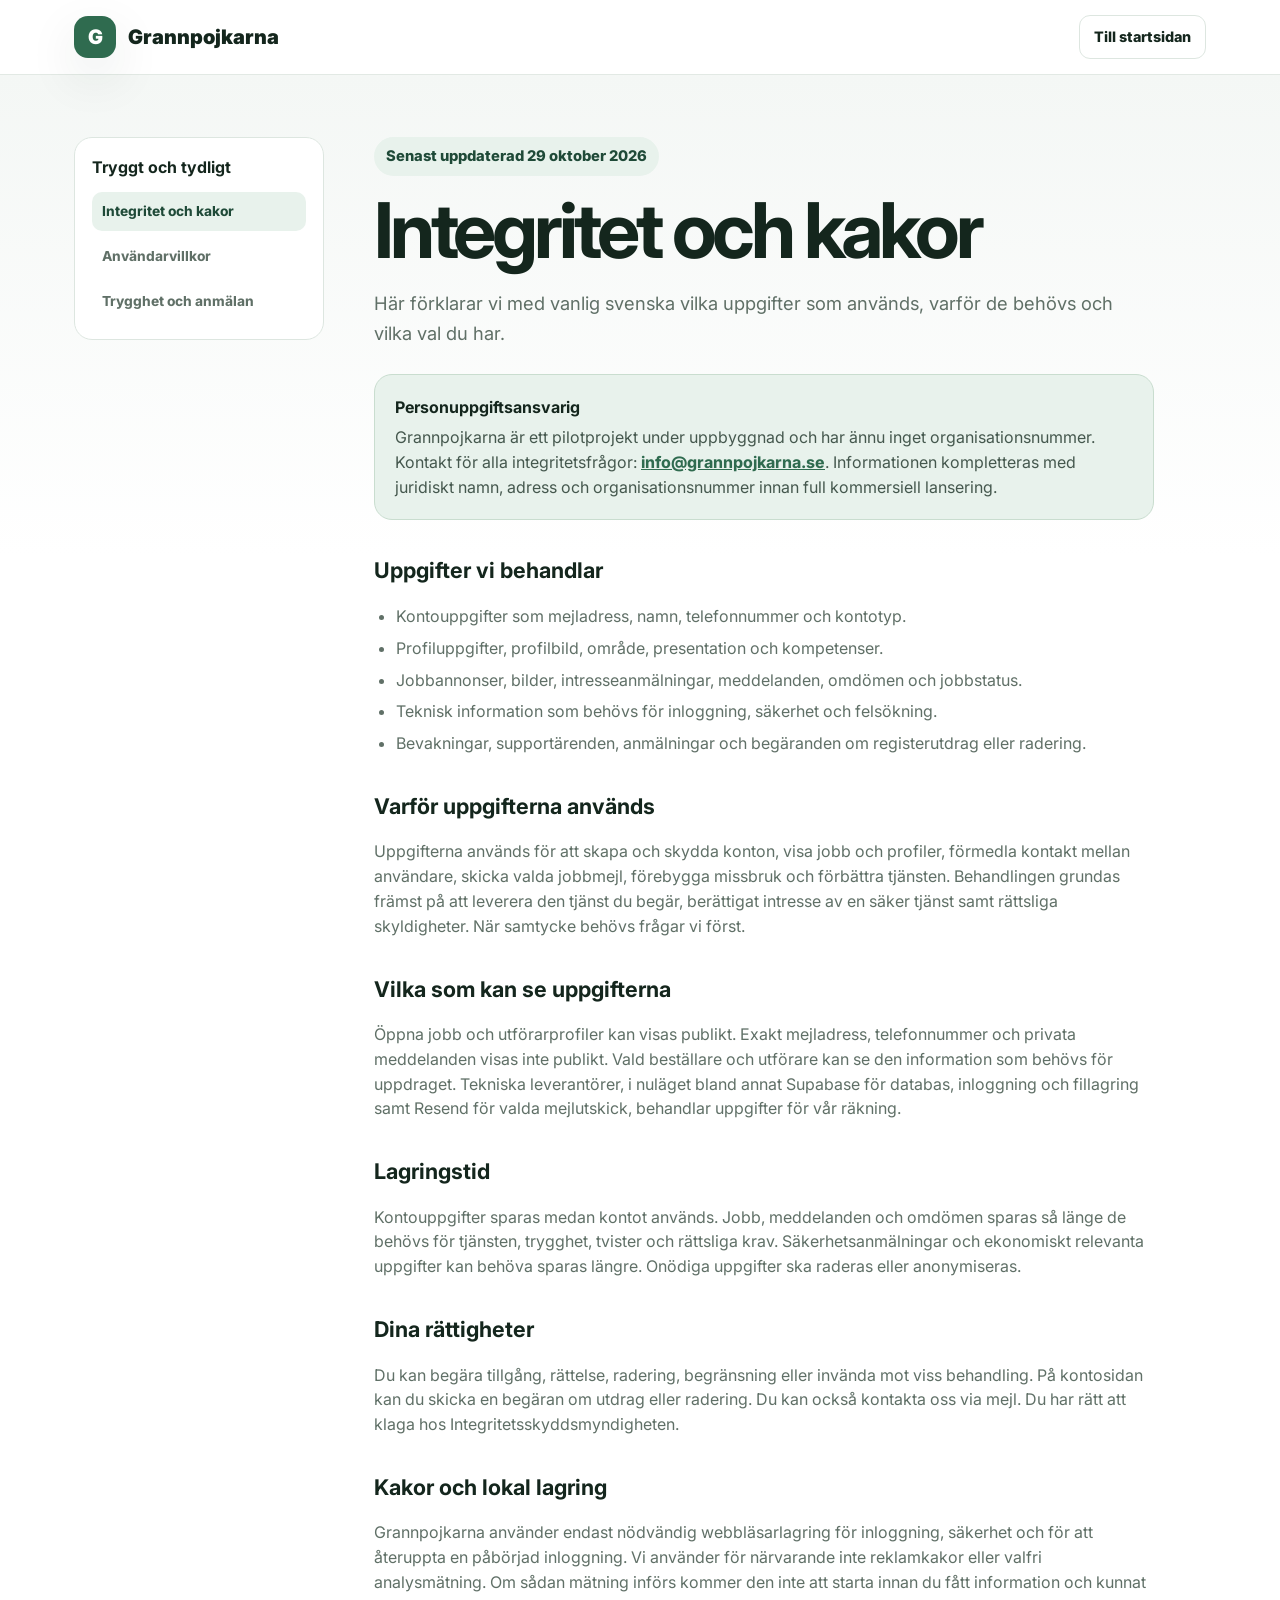
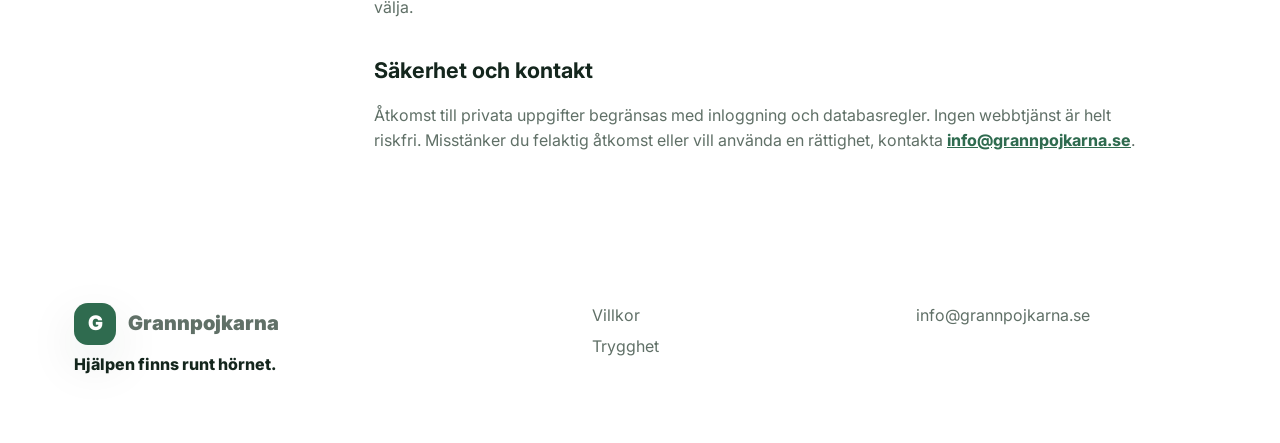
==== integritet.html @ 6ddb5297 "Gör jobbflödet enklare och tryggare" ====
<!doctype html>
<html lang="sv">
<head>
  <meta charset="utf-8" />
  <meta name="viewport" content="width=device-width,initial-scale=1" />
  <title>Integritet och kakor | Grannpojkarna</title>
  <meta name="description" content="Så behandlar Grannpojkarna personuppgifter och nödvändig lagring." />
  <link rel="icon" href="favicon.svg" type="image/svg+xml" />
  <link rel="preconnect" href="https://fonts.googleapis.com" />
  <link rel="preconnect" href="https://fonts.gstatic.com" crossorigin />
  <link href="https://fonts.googleapis.com/css2?family=Inter:wght@400;500;600;700;800;900&display=swap" rel="stylesheet" />
  <link rel="stylesheet" href="styles.css" />
</head>
<body>
<header><div class="wrap"><nav><a class="logo" href="index.html"><span class="logo-mark">G</span><span>Grannpojkarna</span></a><div class="nav-actions"><a class="btn btn-light btn-small" href="index.html">Till startsidan</a></div></nav></div></header>
<main class="legal-page"><div class="wrap legal-shell">
  <aside class="legal-nav"><strong>Tryggt och tydligt</strong><a class="active" href="integritet.html">Integritet och kakor</a><a href="villkor.html">Användarvillkor</a><a href="trygghet.html">Trygghet och anmälan</a></aside>
  <article class="legal-content">
    <span class="eyebrow">Senast uppdaterad 29 oktober 2026</span>
    <h1>Integritet och kakor</h1>
    <p class="legal-lead">Här förklarar vi med vanlig svenska vilka uppgifter som används, varför de behövs och vilka val du har.</p>
    <div class="legal-callout"><strong>Personuppgiftsansvarig</strong><p>Grannpojkarna är ett pilotprojekt under uppbyggnad och har ännu inget organisationsnummer. Kontakt för alla integritetsfrågor: <a href="mailto:info@grannpojkarna.se">info@grannpojkarna.se</a>. Informationen kompletteras med juridiskt namn, adress och organisationsnummer innan full kommersiell lansering.</p></div>
    <h2>Uppgifter vi behandlar</h2>
    <ul><li>Kontouppgifter som mejladress, namn, telefonnummer och kontotyp.</li><li>Profiluppgifter, profilbild, område, presentation och kompetenser.</li><li>Jobbannonser, bilder, intresseanmälningar, meddelanden, omdömen och jobbstatus.</li><li>Teknisk information som behövs för inloggning, säkerhet och felsökning.</li><li>Bevakningar, supportärenden, anmälningar och begäranden om registerutdrag eller radering.</li></ul>
    <h2>Varför uppgifterna används</h2>
    <p>Uppgifterna används för att skapa och skydda konton, visa jobb och profiler, förmedla kontakt mellan användare, skicka valda jobbmejl, förebygga missbruk och förbättra tjänsten. Behandlingen grundas främst på att leverera den tjänst du begär, berättigat intresse av en säker tjänst samt rättsliga skyldigheter. När samtycke behövs frågar vi först.</p>
    <h2>Vilka som kan se uppgifterna</h2>
    <p>Öppna jobb och utförarprofiler kan visas publikt. Exakt mejladress, telefonnummer och privata meddelanden visas inte publikt. Vald beställare och utförare kan se den information som behövs för uppdraget. Tekniska leverantörer, i nuläget bland annat Supabase för databas, inloggning och fillagring samt Resend för valda mejlutskick, behandlar uppgifter för vår räkning.</p>
    <h2>Lagringstid</h2>
    <p>Kontouppgifter sparas medan kontot används. Jobb, meddelanden och omdömen sparas så länge de behövs för tjänsten, trygghet, tvister och rättsliga krav. Säkerhetsanmälningar och ekonomiskt relevanta uppgifter kan behöva sparas längre. Onödiga uppgifter ska raderas eller anonymiseras.</p>
    <h2>Dina rättigheter</h2>
    <p>Du kan begära tillgång, rättelse, radering, begränsning eller invända mot viss behandling. På kontosidan kan du skicka en begäran om utdrag eller radering. Du kan också kontakta oss via mejl. Du har rätt att klaga hos Integritetsskyddsmyndigheten.</p>
    <h2>Kakor och lokal lagring</h2>
    <p>Grannpojkarna använder endast nödvändig webbläsarlagring för inloggning, säkerhet och för att återuppta en påbörjad inloggning. Vi använder för närvarande inte reklamkakor eller valfri analysmätning. Om sådan mätning införs kommer den inte att starta innan du fått information och kunnat välja.</p>
    <h2>Säkerhet och kontakt</h2>
    <p>Åtkomst till privata uppgifter begränsas med inloggning och databasregler. Ingen webbtjänst är helt riskfri. Misstänker du felaktig åtkomst eller vill använda en rättighet, kontakta <a href="mailto:info@grannpojkarna.se">info@grannpojkarna.se</a>.</p>
  </article>
</div></main>
<footer><div class="wrap footer-grid"><div><div class="logo"><span class="logo-mark">G</span><span>Grannpojkarna</span></div><p class="tagline">Hjälpen finns runt hörnet.</p></div><div class="footer-links"><a href="villkor.html">Villkor</a><a href="trygghet.html">Trygghet</a></div><div><a href="mailto:info@grannpojkarna.se">info@grannpojkarna.se</a></div></div></footer>
</body>
</html>
---- styles.css ----
:root{
  --ink:#14261d;
  --muted:#607067;
  --brand:#2f6b4f;
  --brand-dark:#1f4a38;
  --brand-soft:#e8f2ec;
  --cream:#f7f4ee;
  --line:#dde6e0;
  --white:#ffffff;
  --danger:#8f2d1e;
  --shadow:0 18px 50px rgba(24,52,39,.10);
  --radius:24px;
}
*{box-sizing:border-box}
html{scroll-behavior:smooth}
body{
  margin:0;
  font-family:Inter,ui-sans-serif,system-ui,-apple-system,BlinkMacSystemFont,"Segoe UI",sans-serif;
  color:var(--ink);
  background:var(--white);
  line-height:1.55;
}
a{text-decoration:none;color:inherit}
button,input,textarea,select{font:inherit}
button:disabled{cursor:not-allowed;opacity:.62}
.wrap{max-width:1180px;margin:auto;padding:0 24px}
header{
  position:sticky;top:0;z-index:20;
  background:rgba(255,255,255,.92);
  backdrop-filter:blur(14px);
  border-bottom:1px solid rgba(221,230,224,.85);
}
nav{min-height:74px;display:flex;align-items:center;justify-content:space-between;gap:20px}
.logo{display:flex;align-items:center;gap:12px;font-weight:900;font-size:1.25rem}
.logo-mark{
  width:42px;height:42px;border-radius:14px;background:var(--brand);
  display:grid;place-items:center;color:white;font-size:1.25rem;box-shadow:var(--shadow)
}
.navlinks{display:flex;gap:28px;color:var(--muted);font-weight:700}
.navlinks a:hover,.navlinks a.active{color:var(--brand-dark)}
.nav-actions{display:flex;align-items:center;gap:10px}
.notification-button{position:relative;width:43px;height:43px;border:1px solid var(--line);border-radius:14px;background:white;display:grid;place-items:center;cursor:pointer;font-size:1.05rem}
.notification-button:hover{background:#f8faf8}
.notification-button[aria-expanded="true"]{background:var(--brand-soft);border-color:#b8d1c2}
.notification-badge{position:absolute;right:-5px;top:-6px;min-width:20px;height:20px;padding:0 5px;border-radius:999px;background:#b23d2b;color:white;border:2px solid white;display:grid;place-items:center;font-size:.67rem;font-weight:900;line-height:1}
.notification-center{position:fixed;right:max(20px,calc((100vw - 1180px)/2 + 24px));top:84px;z-index:55;width:min(390px,calc(100vw - 32px));max-height:min(600px,calc(100vh - 104px));overflow:hidden;background:white;border:1px solid var(--line);border-radius:20px;box-shadow:0 22px 60px rgba(20,38,29,.2)}
.notification-center-head{display:flex;justify-content:space-between;align-items:flex-start;gap:15px;padding:18px;border-bottom:1px solid var(--line)}
.notification-center-head>div{display:grid;gap:1px}
.notification-center-head>div>strong{font-size:1.1rem}
.notification-center-head>div>span{font-size:.78rem;color:var(--muted)}
.notification-center-head .link-button{font-size:.75rem;text-align:right}
.notification-list{display:grid;max-height:min(500px,calc(100vh - 185px));overflow:auto}
.notification-item{width:100%;border:0;border-bottom:1px solid var(--line);background:white;padding:15px 17px;display:grid;grid-template-columns:36px 1fr;gap:11px;text-align:left;cursor:pointer;color:var(--ink)}
.notification-item:last-child{border-bottom:0}
.notification-item:hover{background:#f8faf8}
.notification-item.is-unread{background:#f0f8f3}
.notification-icon{width:36px;height:36px;border-radius:12px;background:var(--brand-soft);color:var(--brand-dark);display:grid;place-items:center;font-weight:900}
.notification-copy{display:grid;gap:3px;min-width:0}
.notification-copy strong{font-size:.9rem}
.notification-copy span{font-size:.8rem;color:var(--muted);line-height:1.4}
.notification-copy time{font-size:.7rem;color:#89968f}
.notification-empty{padding:30px 20px;text-align:center;color:var(--muted)}
.btn{
  border:0;border-radius:14px;padding:14px 20px;font-weight:800;cursor:pointer;
  transition:.2s ease;display:inline-flex;align-items:center;justify-content:center;gap:8px
}
.btn-primary{background:var(--brand);color:white}
.btn-primary:hover:not(:disabled){background:var(--brand-dark);transform:translateY(-1px)}
.btn-light{background:white;border:1px solid var(--line);color:var(--ink)}
.btn-light:hover:not(:disabled){background:#f8faf8}
.btn-dark{background:var(--ink);color:white}
.btn-small{padding:10px 14px;border-radius:11px;font-size:.9rem}
.hero{
  background:
    radial-gradient(circle at 80% 20%,rgba(47,107,79,.14),transparent 32%),
    linear-gradient(135deg,var(--cream),#fff 70%);
  padding:82px 0 74px;
  overflow:hidden;
}
.hero-grid{display:grid;grid-template-columns:1.05fr .95fr;gap:64px;align-items:center}
.eyebrow{display:inline-flex;align-items:center;gap:8px;background:var(--brand-soft);color:var(--brand-dark);font-weight:800;padding:8px 12px;border-radius:999px;font-size:.92rem}
h1{font-size:clamp(3rem,7vw,5.7rem);line-height:.96;letter-spacing:-.055em;margin:20px 0}
.lead{font-size:1.2rem;color:var(--muted);max-width:650px}
.hero-actions{display:flex;gap:12px;flex-wrap:wrap;margin:30px 0 18px}
.trust{display:flex;gap:22px;flex-wrap:wrap;color:var(--muted);font-weight:700;font-size:.95rem}
.phone{
  max-width:500px;margin-left:auto;background:#101713;border-radius:34px;padding:14px;
  box-shadow:0 35px 80px rgba(20,38,29,.22);transform:rotate(1.5deg)
}
.screen{background:#f8faf8;border-radius:24px;padding:24px}
.screen-top{display:flex;justify-content:space-between;align-items:center;margin-bottom:18px}
.screen-title{font-size:1.4rem;font-weight:900}
.job{background:white;border:1px solid var(--line);border-radius:20px;padding:18px;margin-top:14px;box-shadow:0 8px 26px rgba(30,70,50,.07)}
.job-head{display:flex;justify-content:space-between;gap:16px}
.job h4{margin:0 0 4px;font-size:1.08rem}
.price{font-weight:900;color:var(--brand-dark);white-space:nowrap}
.meta{display:flex;gap:12px;flex-wrap:wrap;color:var(--muted);font-size:.9rem;margin-top:10px}
section{padding:84px 0}
.section-head{max-width:720px;margin-bottom:34px}
.section-head h2{font-size:clamp(2.1rem,4.5vw,3.4rem);letter-spacing:-.04em;line-height:1.04;margin:0 0 14px}
.section-head p{color:var(--muted);font-size:1.1rem;margin:0}
.cards{display:grid;grid-template-columns:repeat(3,1fr);gap:18px}
.card{border:1px solid var(--line);border-radius:var(--radius);padding:26px;background:white}
.card.accent{background:var(--brand);color:white;border-color:var(--brand)}
.card .icon{font-size:1.7rem;margin-bottom:10px}
.card h3{font-size:1.35rem;margin:6px 0}
.card p{color:var(--muted);margin:0}
.card.accent p{color:#e6f0ea}
.split{display:grid;grid-template-columns:1fr 1fr;gap:22px}
.lane{border-radius:28px;padding:34px;border:1px solid var(--line);min-height:360px}
.lane.small{background:#f5faf6}
.lane.pro{background:#f7f7fb}
.lane h3{font-size:2rem;margin:0 0 8px}
.lane ul{padding:0;margin:24px 0 0;list-style:none;display:grid;gap:12px}
.lane li{display:flex;gap:10px;align-items:flex-start}
.lane li::before{content:"✓";font-weight:900;color:var(--brand)}
.steps{display:grid;grid-template-columns:repeat(3,1fr);gap:18px}
.step{padding:28px;border-top:3px solid var(--brand);background:var(--cream);border-radius:0 0 22px 22px}
.step-num{font-size:.9rem;font-weight:900;color:var(--brand);text-transform:uppercase;letter-spacing:.08em}
.step h3{margin:8px 0}
.cta{background:var(--ink);color:white;border-radius:34px;padding:46px;display:grid;grid-template-columns:1.2fr .8fr;gap:30px;align-items:center}
.cta h2{font-size:clamp(2rem,4vw,3.2rem);margin:0 0 10px;letter-spacing:-.04em;line-height:1}
.cta p{color:#cfd8d3}
.cta-actions{display:flex;gap:12px;flex-wrap:wrap;justify-content:flex-end}
.callback-section{padding-top:12px}
.callback-card{
  display:grid;grid-template-columns:auto 1fr auto;gap:24px;align-items:center;
  background:var(--brand-soft);border:1px solid #cfe0d5;border-radius:30px;padding:32px 36px
}
.callback-icon{width:64px;height:64px;border-radius:22px;background:white;display:grid;place-items:center;font-size:1.8rem;box-shadow:0 10px 25px rgba(47,107,79,.12)}
.callback-card h2{margin:0 0 5px;font-size:clamp(1.55rem,3vw,2.15rem);letter-spacing:-.03em}
.callback-card p{margin:0;color:var(--muted)}
.callback-fab{
  position:fixed;right:max(20px,env(safe-area-inset-right));bottom:max(20px,env(safe-area-inset-bottom));z-index:30;
  min-height:64px;border:1px solid rgba(255,255,255,.24);border-radius:999px;padding:9px 20px 9px 9px;
  background:var(--brand);color:white;display:flex;align-items:center;gap:11px;cursor:pointer;
  box-shadow:0 16px 42px rgba(20,38,29,.3);transition:transform .2s ease,background .2s ease,box-shadow .2s ease
}
.callback-fab:hover{background:var(--brand-dark);transform:translateY(-2px);box-shadow:0 20px 48px rgba(20,38,29,.34)}
.callback-fab:focus-visible{outline:3px solid white;box-shadow:0 0 0 6px var(--brand),0 16px 42px rgba(20,38,29,.3)}
.callback-fab-icon{width:44px;height:44px;border-radius:50%;background:rgba(255,255,255,.16);display:grid;place-items:center;font-size:1.35rem}
.callback-fab-copy{display:grid;text-align:left;line-height:1.15}
.callback-fab-copy strong{font-size:1rem;font-weight:900}
.callback-fab-copy small{margin-top:3px;font-size:.75rem;color:#e6f0ea;font-weight:650}
footer{padding:44px 0 60px;color:var(--muted)}
.footer-grid{display:grid;grid-template-columns:minmax(250px,1.25fr) minmax(180px,.75fr) minmax(220px,.75fr);gap:34px;align-items:start}
.footer-grid>div{min-width:0}.footer-grid p{margin:7px 0}.footer-pilot{max-width:330px;margin-top:8px;font-size:.76rem;line-height:1.45}.footer-links{display:grid;gap:7px}.footer-links strong{color:var(--ink);margin-bottom:2px}.footer-links a:hover{text-decoration:underline;color:var(--brand-dark)}
.tagline{font-weight:800;color:var(--ink)}
.modal{position:fixed;inset:0;background:rgba(9,20,14,.58);display:none;align-items:center;justify-content:center;padding:20px;z-index:40;overflow:auto}
.modal.show{display:flex}
.dialog{background:white;border-radius:24px;max-width:620px;width:100%;padding:28px;box-shadow:var(--shadow);max-height:calc(100vh - 40px);overflow:auto}
#modal{gap:16px}
.job-live-panel{width:310px;max-height:calc(100vh - 40px);overflow:auto;background:#f5faf6;border:1px solid #cfe0d5;border-radius:24px;padding:20px;box-shadow:var(--shadow);align-self:center}
.job-live-panel-head{display:flex;align-items:flex-start;gap:11px;padding-bottom:15px;border-bottom:1px solid #dbe8df}
.job-live-panel-head .availability-dot{margin-top:7px;background:#2c9a58;box-shadow:0 0 0 4px rgba(44,154,88,.14)}
.job-live-panel-head>div{display:grid;gap:2px}
.job-live-panel-head>div>span{font-size:.78rem;color:var(--muted)}
.job-live-list{display:grid;gap:9px;margin-top:14px}
.job-live-person{display:grid;grid-template-columns:42px 1fr;gap:10px;align-items:center;padding:11px;background:white;border:1px solid var(--line);border-radius:15px}
.job-live-person-avatar{width:42px;height:42px;border-radius:13px;background:var(--brand-soft);display:grid;place-items:center;overflow:hidden;color:var(--brand-dark);font-weight:900}
.job-live-person-avatar img{width:100%;height:100%;object-fit:cover}
.job-live-person-copy{display:grid;gap:2px;min-width:0}
.job-live-person-copy strong{font-size:.86rem;white-space:nowrap;overflow:hidden;text-overflow:ellipsis}
.job-live-person-copy span{font-size:.73rem;color:var(--muted);white-space:nowrap;overflow:hidden;text-overflow:ellipsis}
.job-live-person-copy .availability-badge{justify-self:start;font-size:.67rem;padding:3px 6px}
.job-live-panel .availability-disclaimer{line-height:1.45}
.account-dialog{max-width:820px}
.dialog-top{display:flex;justify-content:space-between;align-items:center;gap:20px}
.account-title-row{display:flex;align-items:center;gap:10px;min-width:0}
.account-title-row .account-notification-button{width:39px;height:39px;border-radius:12px;flex:0 0 auto}
.dialog-corner-actions{display:flex;align-items:center;justify-content:flex-end;gap:9px}
.account-logout{background:#a93b2b;color:white;border-color:#a93b2b;padding:10px 14px}
.account-logout:hover:not(:disabled){background:#842b20;border-color:#842b20}
.dialog h3{margin:0;font-size:1.7rem}
.close{border:0;background:#eef3ef;border-radius:12px;width:42px;height:42px;cursor:pointer;font-size:1.2rem;flex:0 0 auto}
.form-grid{display:grid;grid-template-columns:1fr 1fr;gap:14px;margin-top:20px}
.field{display:grid;gap:7px}
.field.full{grid-column:1/-1}
.field-help{font-size:.78rem;color:var(--muted);line-height:1.4}
.date-range-fields{grid-template-columns:1fr 1fr;gap:14px;padding:14px;border:1px solid var(--line);border-radius:16px;background:#f8faf8}
.job-tips-card,.onboarding-tips{border:1px solid #cfe0d5;border-radius:16px;background:#f4faf6;padding:14px 16px;color:var(--ink)}
.job-tips-card summary,.onboarding-tips summary{cursor:pointer;font-weight:900;color:var(--brand-dark)}
.job-tips-card p{margin:9px 0 6px;color:var(--muted)}.job-tips-card ul,.onboarding-tips ul{margin:8px 0 0;padding-left:20px;color:var(--muted)}.job-tips-card li+li,.onboarding-tips li+li{margin-top:5px}
.job-quality-card{padding:16px;border:1px solid var(--line);border-radius:18px;background:#fbfcfb}
.job-quality-head{display:flex;align-items:flex-start;justify-content:space-between;gap:16px}.job-quality-head>div{display:grid;gap:2px}.job-quality-head span{font-size:.75rem;color:var(--muted)}.job-quality-head>strong{font-size:1.15rem;color:var(--brand-dark)}
.job-quality-track{height:10px;margin:12px 0;background:#e3eae5;border-radius:999px;overflow:hidden}.job-quality-track span{display:block;width:0;height:100%;background:var(--brand);border-radius:inherit;transition:width .25s ease}
.job-quality-card ul{display:grid;gap:4px;margin:0;padding-left:19px;color:var(--muted);font-size:.82rem}
.job-image-preview{display:grid;grid-template-columns:repeat(5,minmax(0,1fr));gap:8px}
.job-image-thumb{position:relative;aspect-ratio:1;border:1px solid var(--line);border-radius:13px;overflow:hidden;background:#eef3ef}.job-image-thumb img{width:100%;height:100%;object-fit:cover}.job-image-thumb button{position:absolute;right:5px;top:5px;width:29px;height:29px;border:0;border-radius:9px;background:rgba(20,38,29,.82);color:white;cursor:pointer;font-weight:900}
label{font-weight:800;font-size:.92rem}
input,textarea,select{width:100%;border:1px solid var(--line);border-radius:12px;padding:13px 14px;outline:none;background:white;color:var(--ink)}
input:focus,textarea:focus,select:focus{border-color:#86ab95;box-shadow:0 0 0 3px rgba(47,107,79,.09)}
.choice-grid{display:grid;grid-template-columns:repeat(3,1fr);gap:10px}
.choice{position:relative}
.choice input{position:absolute;opacity:0;pointer-events:none}
.choice label{display:block;height:100%;border:1px solid var(--line);border-radius:14px;padding:14px;cursor:pointer;background:white}
.choice input:checked+label{border-color:var(--brand);background:var(--brand-soft);box-shadow:0 0 0 2px rgba(47,107,79,.08)}
.choice label strong,.choice label span{display:block}
.choice label span{font-weight:500;font-size:.82rem;color:var(--muted);margin-top:3px}
.checkbox-row{display:flex;align-items:flex-start;gap:10px}
.checkbox-row input{width:auto;margin-top:5px}
.checkbox-row label{font-weight:600;color:var(--muted)}
.honeypot{position:absolute!important;left:-9999px!important;width:1px!important;height:1px!important;overflow:hidden!important}
.notice{background:var(--brand-soft);padding:13px 14px;border-radius:12px;color:var(--brand-dark);font-size:.92rem;margin-top:14px}
.notice.error{background:#fff0ed;color:var(--danger)}
.notice.success{background:#e8f6ed;color:#205b3c}
.hidden{display:none!important}
.auth-intro{color:var(--muted);margin:8px 0 0}
.auth-stack{display:grid;gap:14px;margin-top:22px}
.auth-code-actions{display:flex;align-items:center;justify-content:space-between;gap:10px 18px;flex-wrap:wrap}
.auth-code-actions .link-button{font-size:.86rem}
#resendCodeHelp{font-size:.8rem;line-height:1.45}
.account-head{display:flex;justify-content:space-between;gap:20px;align-items:flex-start;margin:18px 0}
.profile-identity{display:flex;align-items:center;gap:13px;min-width:0}
.account-name-row{display:flex;align-items:center;gap:9px;flex-wrap:wrap}
.account-name-row h3{margin:0}
.account-avatar{width:52px;height:52px;border-radius:18px;background:var(--brand-soft);color:var(--brand-dark);display:grid;place-items:center;font-size:1.05rem;font-weight:900;overflow:hidden;flex:0 0 auto}
.account-avatar img{width:100%;height:100%;object-fit:cover}
.account-avatar-large{width:76px;height:76px;border-radius:24px;font-size:1.4rem}
.account-meta{color:var(--muted);font-size:.95rem}
.account-actions{display:flex;gap:10px;flex-wrap:wrap}
.profile-prompt{display:flex;align-items:center;justify-content:space-between;gap:18px;padding:15px 16px;border:1px solid #cfe0d5;border-radius:16px;background:var(--brand-soft);margin:12px 0 18px}
.profile-prompt div{display:grid;gap:2px}
.profile-prompt span{color:var(--muted);font-size:.88rem}
.availability-menu-wrap{position:relative}
.availability-status-button{border:1px solid #cbd7d0;background:#f7f9f8;color:var(--muted);border-radius:999px;padding:6px 10px;display:inline-flex;align-items:center;gap:7px;font-size:.76rem;font-weight:850;cursor:pointer;white-space:nowrap}
.availability-status-button:hover{background:#f0f4f1}
.availability-dot{width:8px;height:8px;border-radius:50%;background:#a9b3ad;box-shadow:0 0 0 4px rgba(169,179,173,.12);flex:0 0 auto}
.availability-status-button.is-active{background:#e7f6eb;border-color:#9fc9ae;color:#1f6a3d}
.availability-status-button.is-active .availability-dot{background:#2c9a58;box-shadow:0 0 0 4px rgba(44,154,88,.14)}
.availability-status-button.is-now .availability-dot{animation:availabilityPulse 1.8s ease-in-out infinite}
.availability-popover{position:absolute;left:0;top:calc(100% + 9px);z-index:12;width:min(330px,calc(100vw - 56px));padding:15px;border:1px solid var(--line);border-radius:16px;background:white;box-shadow:0 18px 45px rgba(20,38,29,.18);display:grid;gap:9px}
.availability-popover>span{font-size:.8rem;color:var(--muted)}
.availability-actions{display:flex;align-items:center;justify-content:flex-end;gap:8px;flex-wrap:wrap}
.availability-actions .link-button{font-size:.8rem;margin-left:4px}
.availability-popover .availability-actions{display:grid;grid-template-columns:1fr 1fr;justify-content:stretch}
.availability-popover .availability-actions .btn{padding:9px 10px;font-size:.76rem}
.availability-popover .availability-actions .link-button{grid-column:1/-1;justify-self:start;margin:3px 0 0}
.btn:disabled,.link-button:disabled{opacity:.55;cursor:not-allowed;transform:none}
@keyframes availabilityPulse{50%{box-shadow:0 0 0 9px rgba(44,154,88,.05)}}
.account-tabs{display:flex;gap:4px;border-bottom:1px solid var(--line);margin-bottom:18px;overflow-x:auto}
.account-tab{border:0;border-bottom:3px solid transparent;background:transparent;padding:12px 15px;color:var(--muted);font-weight:850;cursor:pointer;white-space:nowrap}
.account-tab.active{color:var(--brand-dark);border-bottom-color:var(--brand)}
.account-panel{min-height:150px}
.message-center-intro{display:flex;align-items:flex-start;justify-content:space-between;gap:16px;margin-bottom:18px}
.message-center-intro h3{margin:0 0 3px;font-size:1.2rem}
.message-center-intro p{margin:0;color:var(--muted);font-size:.88rem}
.message-center-list{display:grid;gap:20px;max-height:54vh;overflow:auto;padding-right:3px}
.message-group{display:grid;gap:10px}
.message-group+.message-group{padding-top:18px;border-top:1px solid var(--line)}
.message-group-head{display:flex;align-items:center;justify-content:space-between;gap:14px}
.message-group-head>div{display:grid;gap:2px}
.message-group-head h4{margin:0;font-size:1rem}
.message-group-head span:not(.status-pill){color:var(--muted);font-size:.8rem}
.message-conversation-list{display:grid;border:1px solid var(--line);border-radius:17px;overflow:hidden;background:#fff}
.message-conversation{width:100%;display:grid;grid-template-columns:auto minmax(0,1fr) auto auto;align-items:center;gap:12px;padding:13px 14px;border:0;border-bottom:1px solid var(--line);background:#fff;color:var(--ink);text-align:left;cursor:pointer}
.message-conversation:last-child{border-bottom:0}
.message-conversation:hover,.message-conversation:focus-visible{background:#f4f8f5;outline:none}
.message-conversation:focus-visible{box-shadow:inset 0 0 0 2px var(--brand)}
.message-conversation-avatar{width:46px;height:46px;border-radius:15px;display:grid;place-items:center;overflow:hidden;background:var(--brand-soft);color:var(--brand-dark);font-size:.86rem;font-weight:900}
.message-conversation-avatar img{width:100%;height:100%;object-fit:cover}
.message-conversation-body{min-width:0;display:grid;gap:2px}
.message-conversation-head{display:flex;align-items:baseline;justify-content:space-between;gap:10px;min-width:0}
.message-conversation-head strong{overflow:hidden;text-overflow:ellipsis;white-space:nowrap}
.message-conversation-head time{flex:0 0 auto;color:var(--muted);font-size:.72rem}
.message-conversation-context{overflow:hidden;text-overflow:ellipsis;white-space:nowrap;color:var(--brand-dark);font-size:.76rem;font-weight:850}
.message-conversation-preview{overflow:hidden;text-overflow:ellipsis;white-space:nowrap;color:var(--muted);font-size:.84rem}
.message-unread-count{min-width:22px;height:22px;padding:0 6px;border-radius:999px;display:grid;place-items:center;background:var(--brand);color:white;font-size:.7rem;font-weight:900}
.message-conversation-arrow{color:var(--brand);font-size:1.45rem;line-height:1}
.message-empty{padding:18px;color:var(--muted);font-size:.86rem;background:#fbfcfb}
.profile-editor{display:grid;gap:15px}
#performerProfileFields{display:grid;gap:15px}
.avatar-editor{display:flex;align-items:center;gap:16px;padding:15px;border:1px solid var(--line);border-radius:18px;background:#fbfcfb}
.avatar-editor>div:last-child{display:grid;gap:7px}
.optional-label{font-size:.72rem;color:var(--brand-dark);background:var(--brand-soft);border-radius:999px;padding:3px 7px;margin-left:5px}
.profile-progress,.goal-progress{height:9px;background:#e7ece8;border-radius:999px;overflow:hidden}
.profile-progress span,.goal-progress span{display:block;width:0;height:100%;background:var(--brand);border-radius:inherit;transition:width .3s ease}
.visually-hidden{position:absolute!important;width:1px!important;height:1px!important;padding:0!important;margin:-1px!important;overflow:hidden!important;clip:rect(0,0,0,0)!important;white-space:nowrap!important;border:0!important}
.job-list{display:grid;gap:20px;margin-top:18px;max-height:52vh;overflow:auto;padding-right:3px}
.account-job-group{display:grid;gap:11px;padding:0}
.account-job-group+.account-job-group{padding-top:18px;border-top:1px solid var(--line)}
.account-job-group-head{display:flex;align-items:center;justify-content:space-between;gap:14px}
.account-job-group-head>div{display:grid;gap:2px}
.account-job-group-head h4{margin:0;font-size:1.05rem}
.account-job-group-head span:not(.status-pill){font-size:.82rem;color:var(--muted)}
.job-filter-tabs{display:inline-flex;justify-self:start;gap:4px;padding:4px;border:1px solid var(--line);border-radius:13px;background:#f4f7f5}
.job-filter-tab{display:flex;align-items:center;gap:7px;border:0;border-radius:9px;padding:8px 11px;background:transparent;color:var(--muted);font-size:.8rem;font-weight:850;cursor:pointer}
.job-filter-tab>span{min-width:20px;height:20px;padding:0 5px;border-radius:999px;display:grid;place-items:center;background:#e4ebe6;color:var(--muted);font-size:.68rem}
.job-filter-tab.is-active{background:white;color:var(--brand-dark);box-shadow:0 2px 8px rgba(23,55,40,.08)}
.job-filter-tab.is-active>span{background:var(--brand-soft);color:var(--brand-dark)}
.account-job-filter-content{display:grid;gap:11px}
.job-row{border:1px solid var(--line);border-radius:16px;padding:16px;background:#fbfcfb}
.job-row-top{display:flex;justify-content:space-between;gap:14px;align-items:flex-start}
.job-row h4{margin:0 0 4px}
.job-row p{margin:6px 0;color:var(--muted)}
.job-progress{display:grid;grid-template-columns:repeat(3,1fr);gap:6px;margin:14px 0 4px}
.job-progress-step{position:relative;display:flex;align-items:center;gap:7px;color:#92a098;font-size:.76rem}
.job-progress-step:not(:last-child)::after{content:"";position:absolute;left:calc(100% - 2px);right:-4px;top:11px;height:2px;background:#dfe6e1}
.job-progress-step span{width:23px;height:23px;border-radius:50%;display:grid;place-items:center;background:#e7ece8;color:#718078;font-weight:900;flex:0 0 auto;z-index:1}
.job-progress-step.is-done{color:var(--brand-dark)}
.job-progress-step.is-done span{background:var(--brand);color:white}
.job-progress-step.is-current strong{font-weight:900}
.job-status-help{margin:12px 0 0;padding:10px 12px;border-radius:12px;background:#eef5f0;color:var(--brand-dark);font-size:.84rem;font-weight:750}
.job-row-footer{display:flex;justify-content:space-between;align-items:center;gap:14px;margin-top:12px}
.btn-danger{background:#fff3f1;border:1px solid #f1c8c0;color:var(--danger)}
.btn-danger:hover:not(:disabled){background:#ffe7e2;border-color:#e7a89c}
.job-applications{display:grid;gap:9px;margin-top:14px;padding-top:14px;border-top:1px solid var(--line)}
.job-applications h5{margin:0;font-size:.92rem}
.application-card{display:grid;grid-template-columns:auto 1fr auto;gap:11px;align-items:start;padding:12px;background:white;border:1px solid var(--line);border-radius:14px}
.application-avatar{width:42px;height:42px;border-radius:14px;background:var(--brand-soft);display:grid;place-items:center;overflow:hidden;font-weight:900;color:var(--brand-dark)}
.application-avatar img{width:100%;height:100%;object-fit:cover}
.application-card h6{margin:0 0 3px;font-size:.95rem}
.application-card p{margin:5px 0;font-size:.88rem}
.application-actions{display:grid;justify-items:end;gap:7px}
.rating-line{color:#936c00;font-size:.85rem;font-weight:800}
.review-box{display:grid;gap:10px;margin-top:13px;padding:13px;border-radius:14px;background:#fff9e8;border:1px solid #ead9a5}
.review-controls{display:grid;grid-template-columns:150px 1fr auto;gap:9px;align-items:end}
.earnings-grid{display:grid;grid-template-columns:repeat(3,1fr);gap:11px}
.stat-card{border:1px solid var(--line);border-radius:17px;padding:17px;background:#fbfcfb;display:grid;gap:5px}
.stat-card span{font-size:.82rem;color:var(--muted);font-weight:750}
.stat-card strong{font-size:1.45rem}
.goal-card{display:grid;gap:13px;border:1px solid #cfe0d5;border-radius:19px;padding:18px;background:var(--brand-soft);margin-top:14px}
.goal-card h4{margin:0 0 3px;font-size:1.08rem}
.goal-card p{margin:0;color:var(--muted);font-size:.9rem}
.goal-controls{display:grid;grid-template-columns:1fr auto;gap:9px}
.savings-section{display:grid;gap:14px;margin-top:18px;padding:20px;border:1px solid #cfe0d5;border-radius:20px;background:linear-gradient(145deg,#f1f8f3,#fbfdfb)}
.savings-section-head{display:flex;align-items:flex-start;justify-content:space-between;gap:18px}
.savings-section-head h3{margin:0 0 4px;font-size:1.18rem}.savings-section-head p{margin:0;color:var(--muted);font-size:.88rem}
.goal-editor{display:grid;gap:14px;padding:16px;border:1px solid var(--line);border-radius:16px;background:white}
.goal-editor-head{display:flex;align-items:flex-start;justify-content:space-between;gap:12px}.goal-editor-head>div{display:grid;gap:2px}.goal-editor-head span{color:var(--muted);font-size:.8rem}
.goal-form-grid{display:grid;grid-template-columns:repeat(2,minmax(0,1fr));gap:12px}
.goal-editor-actions{display:flex;justify-content:flex-end;gap:9px}
.savings-goals-grid{display:grid;grid-template-columns:repeat(2,minmax(0,1fr));gap:12px}
.savings-goal-card{min-width:0;display:grid;gap:12px;padding:17px;border:1px solid var(--line);border-radius:17px;background:white}
.savings-goal-top{display:flex;align-items:flex-start;justify-content:space-between;gap:12px}.savings-goal-top>div{min-width:0}.savings-goal-top span{color:var(--muted);font-size:.72rem;font-weight:800;text-transform:uppercase;letter-spacing:.05em}.savings-goal-top h4{margin:3px 0 0;overflow:hidden;text-overflow:ellipsis;white-space:nowrap}.savings-goal-top>strong{color:var(--brand-dark);font-size:1.2rem}
.savings-goal-amount{display:flex;align-items:baseline;gap:6px}.savings-goal-amount strong{font-size:1.12rem}.savings-goal-amount span{color:var(--muted);font-size:.8rem}
.savings-goal-facts{display:flex;gap:6px;flex-wrap:wrap}.savings-goal-facts span{padding:5px 8px;border-radius:999px;background:var(--brand-soft);color:var(--brand-dark);font-size:.72rem;font-weight:750}
.savings-goal-actions{display:flex;justify-content:space-between;gap:12px;padding-top:2px}.savings-goal-actions .link-button{font-size:.78rem}.danger-link{color:var(--danger)}
.savings-empty{grid-column:1/-1;display:grid;grid-template-columns:auto minmax(0,1fr) auto;align-items:center;gap:14px;padding:18px;border:1px dashed #b9cfc0;border-radius:16px;background:rgba(255,255,255,.7)}
.savings-empty>span{width:42px;height:42px;border-radius:14px;display:grid;place-items:center;background:var(--brand-soft);color:var(--brand);font-size:1.35rem;font-weight:900}.savings-empty p{margin:3px 0 0;color:var(--muted);font-size:.82rem}
.earnings-list{display:grid;gap:8px;margin-top:14px}
.earning-row{display:flex;justify-content:space-between;gap:14px;padding:12px 3px;border-bottom:1px solid var(--line)}
.earning-row:last-child{border-bottom:0}
.status-pill{background:var(--brand-soft);color:var(--brand-dark);font-size:.8rem;font-weight:800;padding:5px 9px;border-radius:999px;white-space:nowrap}
.trust-badge,.identity-badge{display:inline-flex;align-items:center;gap:6px;width:max-content;padding:6px 9px;border-radius:999px;font-size:.76rem;font-weight:900}.trust-badge{background:#fff5cf;color:#765900;border:1px solid #ead48b}.identity-badge{background:#edf2ef;color:var(--muted);border:1px solid var(--line)}
.link-button{border:0;background:none;padding:0;color:var(--brand);font-weight:800;cursor:pointer;text-decoration:underline}

/* Privat chatt för accepterade jobb */
.chat-modal{z-index:55}
.chat-dialog{max-width:680px;display:grid;grid-template-rows:auto minmax(260px,48vh) auto auto;gap:15px}
.chat-participant{margin:3px 0 0;color:var(--brand-dark);font-size:.84rem;font-weight:850}
.chat-messages{display:flex;flex-direction:column;gap:9px;min-height:260px;max-height:48vh;overflow:auto;padding:16px;border:1px solid var(--line);border-radius:18px;background:#f5f8f6}
.chat-message{max-width:78%;display:grid;gap:5px;padding:10px 13px;border-radius:16px;background:white;border:1px solid var(--line);white-space:pre-wrap;overflow-wrap:anywhere}
.chat-message.is-own{align-self:flex-end;background:var(--brand);border-color:var(--brand);color:white;border-bottom-right-radius:5px}
.chat-message.is-other{align-self:flex-start;border-bottom-left-radius:5px}
.chat-message span{font-size:.7rem;color:var(--muted)}
.chat-message.is-own span{color:#dcece3}
.chat-message .message-receipt{justify-self:end;font-weight:800;letter-spacing:.01em}.chat-message .message-receipt.is-read{color:white}
.chat-empty{margin:auto;display:grid;gap:5px;text-align:center;color:var(--muted)}
.chat-empty strong{color:var(--ink)}
.chat-form{display:grid;grid-template-columns:1fr auto;gap:9px;align-items:end}
.chat-form textarea{resize:vertical;min-height:54px;max-height:150px}

/* Offentlig utförarprofil och direktmeddelanden */
.profile-public-modal{z-index:57}
.public-profile-dialog{max-width:720px;display:grid;gap:18px}
.public-profile-content{display:grid;gap:15px}
.public-profile-hero{display:grid;grid-template-columns:auto 1fr;gap:16px;align-items:center}
.public-profile-avatar{width:82px;height:82px;border-radius:24px;background:var(--brand-soft);display:grid;place-items:center;overflow:hidden;color:var(--brand-dark);font-size:1.35rem;font-weight:900}
.public-profile-avatar img{width:100%;height:100%;object-fit:cover}
.public-profile-summary{display:grid;gap:5px}
.public-profile-summary h4{margin:0;font-size:1.35rem}
.public-profile-facts{display:flex;gap:8px 16px;flex-wrap:wrap;color:var(--muted);font-size:.84rem;font-weight:750}
.public-profile-bio{margin:0;color:var(--muted);line-height:1.65;white-space:pre-wrap}
.direct-message-panel{display:grid;gap:12px;padding-top:17px;border-top:1px solid var(--line)}
.direct-message-panel h4{margin:0 0 2px;font-size:1.08rem}
.direct-message-list{min-height:150px;max-height:260px}
.performer-card-actions{display:grid;grid-template-columns:1fr 1fr;gap:8px;margin-top:auto}
.performer-card-actions .btn{width:100%}
.job-live-person{cursor:pointer}
.job-live-person:hover{background:#f2f7f4}
.job-live-person-actions{display:flex;gap:6px;flex-wrap:wrap;margin-top:4px}
.job-live-person-actions .link-button{font-size:.72rem}
.profile-link-button{border:0;background:none;padding:0;color:inherit;font:inherit;font-weight:inherit;cursor:pointer;text-align:left}
.profile-link-button:hover{text-decoration:underline}

/* Jobbsidan */
.jobs-hero{background:linear-gradient(135deg,var(--cream),#fff);padding:58px 0 42px}
.jobs-hero h1{font-size:clamp(2.7rem,6vw,4.6rem);margin-bottom:14px}
.jobs-hero-grid{display:grid;grid-template-columns:1fr auto;gap:28px;align-items:end}
.jobs-layout{display:grid;grid-template-columns:280px 1fr;gap:28px;align-items:start}
.filters{position:sticky;top:94px;border:1px solid var(--line);border-radius:22px;padding:22px;background:white;display:grid;gap:15px}
.filters h2{font-size:1.2rem;margin:0}
.filter-actions{display:flex;justify-content:space-between;align-items:center;gap:12px}
.jobs-toolbar{display:flex;justify-content:space-between;align-items:center;gap:18px;margin-bottom:18px}
.jobs-count{font-weight:900;font-size:1.15rem}
.job-feed{display:grid;gap:16px}
.feed-card{border:1px solid var(--line);border-radius:22px;padding:22px;background:white;transition:.2s ease}
.feed-card:hover{border-color:#b9cfc1;box-shadow:0 12px 30px rgba(30,70,50,.08);transform:translateY(-1px)}
.feed-card-top{display:flex;justify-content:space-between;align-items:flex-start;gap:20px}
.feed-card h2{font-size:1.35rem;margin:7px 0 6px;line-height:1.2}
.feed-card p{color:var(--muted);margin:12px 0 18px}
.job-card-images{display:grid;grid-template-columns:2fr 1fr 1fr;gap:7px;margin:14px 0}.job-card-images img{width:100%;height:118px;object-fit:cover;border-radius:13px;background:#edf2ef}.job-card-images img:first-child{height:118px}.job-card-images.is-single{grid-template-columns:1fr}.job-card-images.is-single img{height:min(260px,34vw)}
.job-card-image-more{min-height:118px;border-radius:13px;display:grid;place-items:center;background:var(--brand-soft);color:var(--brand-dark);font-weight:900}
.job-watch-card{display:grid;grid-template-columns:auto 1fr;gap:9px;padding:14px;border:1px solid #c9ddcf;border-radius:16px;background:#f2f8f4}.job-watch-card>span{width:34px;height:34px;border-radius:11px;display:grid;place-items:center;background:white;color:var(--brand);font-weight:900}.job-watch-card p{margin:2px 0 0;color:var(--muted);font-size:.76rem;line-height:1.4}.job-watch-card .btn,.job-watch-card .notice{grid-column:1/-1;width:100%;margin-top:2px}
.feed-card-footer{display:flex;justify-content:space-between;align-items:center;gap:18px;border-top:1px solid var(--line);padding-top:16px}
.feed-price{font-weight:900;color:var(--brand-dark);font-size:1.12rem}
.empty-state{border:1px dashed #bdcdc3;border-radius:24px;padding:48px 24px;text-align:center;background:#fbfcfb}
.empty-state h2{margin:0 0 8px}
.empty-state p{margin:0 auto 20px;color:var(--muted);max-width:520px}
.mobile-filter-btn{display:none}

/* Frivillig extra synlighet för utförare */
.availability-section{padding:58px 0;background:linear-gradient(135deg,#eef7f1,#fbfdfb);border-top:1px solid #dbe9df;border-bottom:1px solid #dbe9df}
.availability-section-head{display:grid;grid-template-columns:1fr auto;gap:28px;align-items:end;margin-bottom:18px}
.availability-section-head h2{font-size:clamp(2rem,4vw,3rem);letter-spacing:-.04em;line-height:1.05;margin:13px 0 8px}
.availability-section-head p{margin:0;color:var(--muted);max-width:690px}
.performer-filters{display:grid;grid-template-columns:1.25fr .75fr;gap:12px;margin:22px 0 12px}
.performers-count{font-size:.88rem;color:var(--muted);font-weight:750;margin-bottom:13px}
.performer-grid{display:grid;grid-template-columns:repeat(3,1fr);gap:16px}
.performer-card{display:grid;align-content:start;gap:15px;border:1px solid #cfe0d5;border-radius:22px;padding:20px;background:white;box-shadow:0 10px 28px rgba(30,70,50,.06)}
.performer-card.is-now{border-color:#76b18b;box-shadow:0 12px 34px rgba(34,113,66,.12)}
.performer-card-head{display:grid;grid-template-columns:auto 1fr;gap:13px;align-items:center}
.performer-avatar{width:60px;height:60px;border-radius:19px;background:var(--brand-soft);display:grid;place-items:center;overflow:hidden;color:var(--brand-dark);font-weight:900}
.performer-avatar img{width:100%;height:100%;object-fit:cover}
.performer-card h2{font-size:1.22rem;line-height:1.15;margin:6px 0 3px}
.performer-card p{margin:0;color:var(--muted);font-size:.92rem}
.availability-badge{display:inline-flex;align-items:center;gap:6px;font-size:.75rem;font-weight:900;color:#1f6a3d;background:#e7f6eb;border-radius:999px;padding:5px 8px}
.availability-badge span{width:7px;height:7px;border-radius:50%;background:#2c9a58}
.performer-details{display:flex;gap:8px 14px;flex-wrap:wrap;color:var(--muted);font-size:.82rem;font-weight:700}
.skill-list{display:flex;gap:7px;flex-wrap:wrap}
.skill-list span{background:#f1f4f2;border-radius:999px;padding:5px 9px;font-size:.75rem;font-weight:750;color:#46584e}
.performer-card>.btn{margin-top:auto;width:100%}
.availability-disclaimer{margin:14px 0 0;color:var(--muted);font-size:.8rem}

/* Dedikerad kontosida */
.account-page-main{min-height:calc(100vh - 74px);background:linear-gradient(180deg,#f4f7f5 0,#fff 540px)}
.account-page-loading{padding-top:80px;padding-bottom:80px}
.account-loading-card{min-height:260px;display:grid;place-items:center;align-content:center;gap:14px;border:1px solid var(--line);border-radius:28px;background:white;box-shadow:var(--shadow);color:var(--muted)}
.account-loading-mark{width:58px;height:58px;border-radius:18px;display:grid;place-items:center;background:var(--brand);color:white;font-size:1.6rem;font-weight:950}
.account-guest{padding:88px 0 110px}
.account-guest-wrap{display:grid;grid-template-columns:minmax(0,1.1fr) minmax(330px,.9fr);gap:70px;align-items:center}
.account-guest-copy h1{max-width:670px;margin:14px 0 18px;font-size:clamp(3rem,6vw,5.7rem);letter-spacing:-.055em;line-height:.96}
.account-guest-copy p{max-width:620px;margin:0 0 26px;color:var(--muted);font-size:1.12rem}
.account-guest-preview{display:grid;gap:10px;padding:22px;border:1px solid #cfe0d5;border-radius:28px;background:white;box-shadow:0 24px 70px rgba(31,74,56,.14);transform:rotate(1deg)}
.guest-preview-head{display:flex;align-items:center;gap:11px;padding-bottom:16px;border-bottom:1px solid var(--line)}
.guest-preview-head>span{width:38px;height:38px;border-radius:12px;display:grid;place-items:center;background:var(--brand);color:white;font-weight:900}
.guest-preview-row{display:grid;grid-template-columns:44px 1fr;gap:12px;align-items:center;padding:13px;border-radius:16px;background:#f7faf8}
.guest-preview-row>span{width:44px;height:44px;border-radius:14px;display:grid;place-items:center;background:var(--brand-soft);color:var(--brand-dark);font-weight:900}
.guest-preview-row div{display:grid;gap:2px}.guest-preview-row small{color:var(--muted)}
.account-page-content{padding:40px 0 90px}
.account-page-shell{display:grid;grid-template-columns:270px minmax(0,1fr);gap:26px;align-items:start}
.account-sidebar{position:sticky;top:98px;display:grid;gap:16px;padding:20px;border:1px solid var(--line);border-radius:24px;background:white;box-shadow:0 14px 42px rgba(23,55,40,.08)}
.account-sidebar-identity{display:grid;grid-template-columns:auto minmax(0,1fr);gap:13px;align-items:center;padding-bottom:16px;border-bottom:1px solid var(--line)}
.account-sidebar-identity .account-avatar{width:60px;height:60px;border-radius:18px}
.account-sidebar-identity>div{min-width:0}
.account-sidebar-identity h1{margin:0 0 2px;font-size:1.1rem;line-height:1.2;overflow:hidden;text-overflow:ellipsis}
.account-sidebar-identity .account-meta{max-width:100%;overflow:hidden;text-overflow:ellipsis;white-space:nowrap}
.account-sidebar-identity .status-pill{grid-column:1/-1;display:inline-flex;justify-self:start;max-width:100%;margin-top:0;font-size:.7rem;line-height:1.3;white-space:normal;overflow-wrap:anywhere}
.account-availability-button{width:100%;justify-content:center;padding:9px 11px}
.account-page-nav{display:grid;gap:5px}
.account-page-nav .account-tab{width:100%;display:grid;grid-template-columns:24px 1fr auto;align-items:center;gap:8px;border:0;border-radius:13px;padding:11px 12px;text-align:left;color:var(--muted)}
.account-page-nav .account-tab>span{width:24px;text-align:center;color:var(--brand);font-size:1rem}
.account-page-nav .account-tab>em{min-width:22px;height:22px;border-radius:999px;display:grid;place-items:center;background:#edf2ef;color:var(--muted);font-size:.7rem;font-style:normal}
.account-page-nav .account-tab:hover{background:#f3f7f4;color:var(--ink)}
.account-page-nav .account-tab.active{background:var(--brand);color:white}
.account-page-nav .account-tab.active>span{color:white}.account-page-nav .account-tab.active>em{background:rgba(255,255,255,.2);color:white}
.account-sidebar-logout{border:0;border-top:1px solid var(--line);background:transparent;padding:15px 8px 2px;color:var(--danger);font-weight:850;text-align:left;cursor:pointer}
.account-workspace{min-width:0;display:grid;gap:16px}
.account-workspace>.profile-prompt{margin:0}
.account-workspace>.account-panel{min-height:560px;padding:26px;border:1px solid var(--line);border-radius:24px;background:white;box-shadow:0 14px 42px rgba(23,55,40,.06)}
.account-panel-heading{display:flex;align-items:flex-start;justify-content:space-between;gap:22px;margin-bottom:24px;padding-bottom:20px;border-bottom:1px solid var(--line)}
.account-panel-heading h2{margin:5px 0 4px;font-size:1.9rem;letter-spacing:-.035em}.account-panel-heading p{margin:0;color:var(--muted)}
.account-page-content .job-list{max-height:none;margin-top:0;overflow:visible}.account-page-content .account-job-group+.account-job-group{margin-top:22px}
.account-message-layout{display:grid;grid-template-columns:minmax(280px,.9fr) minmax(360px,1.1fr);gap:16px;min-height:570px}
.account-inbox-column{min-width:0;padding-right:3px}.account-inbox-column .message-center-list{max-height:610px;margin:0;overflow:auto}
.account-inbox-column .message-group-head>div>span{display:none}
.account-inbox-column .message-conversation{padding:12px}.account-inbox-column .message-conversation-avatar{width:42px;height:42px}
.message-conversation.is-selected{background:var(--brand-soft)}
.account-conversation-pane{min-width:0;display:grid;grid-template-rows:auto minmax(300px,1fr) auto auto;gap:12px;padding:18px;border:1px solid var(--line);border-radius:19px;background:#fbfcfb}
.account-conversation-head{display:flex;align-items:flex-start;justify-content:space-between;gap:16px;padding-bottom:13px;border-bottom:1px solid var(--line)}
.account-conversation-head h3{margin:0 0 3px;font-size:1.15rem}.account-conversation-head p{margin:0;color:var(--brand-dark);font-size:.8rem;font-weight:800}
.account-conversation-messages{min-height:300px;max-height:440px;background:#f1f5f2}
.account-profile-editor{max-width:760px}.profile-save-row{display:grid;grid-template-columns:auto 1fr;gap:18px;align-items:center}.profile-save-row>div{display:grid;gap:6px}
.account-settings-card{max-width:760px;display:grid;grid-template-columns:minmax(0,1fr) auto;gap:14px;align-items:center;margin-top:18px;padding:18px;border:1px solid var(--line);border-radius:18px;background:#fbfcfb}.account-settings-card h3{margin:0 0 3px;font-size:1.05rem}.account-settings-card p{margin:0;color:var(--muted);font-size:.84rem}.account-settings-card>a{justify-self:end}.privacy-settings{background:#fffaf8}.job-alerts-list{grid-column:1/-1;display:grid;gap:8px}.job-alert-row{display:flex;align-items:center;justify-content:space-between;gap:14px;padding:11px 12px;border:1px solid var(--line);border-radius:13px;background:white}.job-alert-row>div{display:grid;gap:2px}.job-alert-row span{font-size:.78rem;color:var(--muted)}
.job-agreement{display:grid;grid-template-columns:repeat(3,minmax(0,1fr));gap:8px;margin-top:12px}.job-agreement>div{padding:10px;border:1px solid var(--line);border-radius:12px;background:white}.job-agreement span{display:block;font-size:.7rem;color:var(--muted);font-weight:800}.job-agreement strong{display:block;margin-top:2px;font-size:.84rem;overflow-wrap:anywhere}

/* Juridik och trygghetscenter */
.legal-page{min-height:70vh;background:linear-gradient(180deg,#f4f7f5,#fff 480px)}
.legal-shell{display:grid;grid-template-columns:250px minmax(0,780px);gap:50px;align-items:start;padding-top:62px;padding-bottom:90px}
.legal-nav{position:sticky;top:105px;display:grid;gap:6px;padding:17px;border:1px solid var(--line);border-radius:18px;background:white}.legal-nav strong{margin-bottom:6px}.legal-nav a{padding:9px 10px;border-radius:10px;color:var(--muted);font-size:.86rem;font-weight:750}.legal-nav a:hover,.legal-nav a.active{background:var(--brand-soft);color:var(--brand-dark)}
.legal-content h1{font-size:clamp(2.8rem,6vw,4.8rem);margin:18px 0 20px}.legal-content h2{margin:34px 0 10px;font-size:1.35rem}.legal-content p,.legal-content li{color:var(--muted)}.legal-content a{color:var(--brand);font-weight:750;text-decoration:underline}.legal-lead{font-size:1.15rem;line-height:1.65}.legal-content ul{padding-left:22px}.legal-content li+li{margin-top:7px}
.legal-callout{margin:26px 0;padding:20px;border:1px solid #c9ddcf;border-radius:18px;background:var(--brand-soft)}.legal-callout p{margin:5px 0 0;color:#45584e}
.safety-grid{display:grid;gap:12px;margin:26px 0}.safety-grid section{display:grid;grid-template-columns:auto 1fr;gap:15px;padding:18px;border:1px solid var(--line);border-radius:18px;background:white}.safety-grid section>span{width:38px;height:38px;border-radius:12px;display:grid;place-items:center;background:var(--brand);color:white;font-weight:900}.safety-grid h2{margin:0 0 4px}.safety-grid p{margin:0}
.badge-explainer{display:grid;grid-template-columns:1fr 1fr;gap:12px}.badge-explainer>div{display:grid;gap:9px;align-content:start;padding:18px;border:1px solid var(--line);border-radius:17px;background:#fbfcfb}.badge-explainer p{margin:0;font-size:.86rem}
.account-auth-dialog{max-width:620px}

@media(max-width:1000px){
  #modal{align-items:center;justify-content:flex-start;flex-direction:column}
  .job-live-panel{display:block;width:100%;max-width:620px;max-height:none;align-self:auto}
}
@media(max-width:900px){
  .navlinks{display:none}
  .hero-grid,.split,.cta{grid-template-columns:1fr}
  .hero{padding-top:54px}
  .phone{margin:10px auto 0}
  .cards,.steps{grid-template-columns:1fr}
  .cta-actions{justify-content:flex-start}
  .callback-card{grid-template-columns:auto 1fr}
  .callback-card .btn{grid-column:1/-1}
  .jobs-layout{grid-template-columns:1fr}
  .filters{position:static;display:none}
  .filters.show{display:grid}
  .mobile-filter-btn{display:inline-flex}
  .performer-grid{grid-template-columns:1fr}
  .availability-section-head{grid-template-columns:1fr;align-items:start}
  .performer-filters{grid-template-columns:1fr}
  .account-page-shell{grid-template-columns:1fr}
  .account-sidebar{position:static}
  .account-page-nav{grid-template-columns:repeat(4,1fr)}
  .account-page-nav .account-tab{grid-template-columns:1fr;justify-items:center;text-align:center;gap:4px}
  .account-page-nav .account-tab>em{position:absolute;transform:translate(34px,-13px)}
  .account-sidebar-logout{text-align:center}
  .account-guest-wrap{grid-template-columns:1fr;gap:38px}
  .account-guest-preview{max-width:620px}
  .legal-shell{grid-template-columns:1fr;gap:26px;padding-top:36px}.legal-nav{position:static;grid-template-columns:repeat(3,1fr)}.legal-nav strong{grid-column:1/-1}
}
@media(max-width:640px){
  .wrap{padding:0 16px}
  nav{min-height:68px}
  .nav-actions .desktop-primary{display:none}
  .nav-actions .btn-light{padding:10px 13px}
  h1{font-size:3.4rem}
  section{padding:60px 0}
  .form-grid,.choice-grid,.date-range-fields{grid-template-columns:1fr}
  .field.full{grid-column:auto}
  .callback-card{grid-template-columns:1fr;padding:26px;text-align:left}
  .callback-icon{width:54px;height:54px}
  .callback-fab{right:max(12px,env(safe-area-inset-right));bottom:max(12px,env(safe-area-inset-bottom));min-height:58px;padding:7px 16px 7px 7px}
  .callback-fab-icon{width:42px;height:42px}
  .callback-fab-copy strong{font-size:.95rem}
  .job-row-footer{align-items:flex-start;flex-direction:column}
  .job-progress{grid-template-columns:1fr;gap:5px}
  .job-progress-step:not(:last-child)::after{left:11px;top:21px;bottom:-7px;width:2px;height:auto;right:auto}
  .profile-prompt{align-items:flex-start;flex-direction:column}
  .profile-prompt .btn{width:100%}
  .notification-center{right:16px;top:76px}
  .availability-popover{left:auto;right:-50px;width:min(330px,calc(100vw - 32px))}
  .avatar-editor{align-items:flex-start}
  .earnings-grid{grid-template-columns:1fr}
  .goal-controls{grid-template-columns:1fr}
  .savings-section{padding:16px}.savings-section-head{align-items:stretch;flex-direction:column}.savings-section-head .btn{width:100%}
  .savings-goals-grid,.goal-form-grid{grid-template-columns:1fr}
  .savings-empty{grid-template-columns:auto 1fr}.savings-empty .btn{grid-column:1/-1;width:100%}
  .review-controls{grid-template-columns:1fr}
  .application-card{grid-template-columns:auto 1fr}
  .application-actions{grid-column:1/-1;justify-items:stretch}
  .dialog-corner-actions{gap:6px}
  .account-logout{padding:9px 11px}
  .chat-dialog{padding:20px;grid-template-rows:auto minmax(230px,46vh) auto auto}
  .chat-form{grid-template-columns:1fr}
  .chat-form .btn{width:100%}
  .chat-message{max-width:88%}
  .public-profile-hero{grid-template-columns:1fr;text-align:center}
  .public-profile-avatar{margin:0 auto}
  .public-profile-summary .availability-badge{justify-self:center}
  .public-profile-facts{justify-content:center}
  .performer-card-actions{grid-template-columns:1fr}
  .jobs-hero-grid{grid-template-columns:1fr}
  .jobs-hero{padding:42px 0 32px}
  .jobs-hero h1{font-size:3rem}
  .jobs-toolbar,.feed-card-top,.feed-card-footer{align-items:flex-start;flex-direction:column}
  .feed-card-footer .btn{width:100%}
  .account-page-content{padding:20px 0 60px}
  .account-sidebar{padding:16px;border-radius:20px}
  .account-sidebar-identity{grid-template-columns:auto 1fr}
  .account-page-nav{grid-template-columns:1fr 1fr}
  .account-page-nav .account-tab{grid-template-columns:22px 1fr auto;justify-items:stretch;text-align:left}
  .account-page-nav .account-tab>em{position:static;transform:none}
  .account-workspace>.account-panel{min-height:0;padding:18px;border-radius:20px}
  .account-panel-heading{align-items:flex-start;flex-direction:column;margin-bottom:18px;padding-bottom:16px}
  .account-panel-heading .account-actions,.account-panel-heading .btn{width:100%}
  .account-message-layout{grid-template-columns:1fr;min-height:0}
  .account-inbox-column .message-center-list{max-height:none;overflow:visible}
  .account-conversation-pane{grid-template-rows:auto minmax(280px,auto) auto auto;scroll-margin-top:82px}
  .account-conversation-messages{max-height:55vh}
  .profile-save-row{grid-template-columns:1fr}.profile-save-row .btn{width:100%}
  .job-image-preview{grid-template-columns:repeat(3,minmax(0,1fr))}.job-card-images{grid-template-columns:1fr 1fr}.job-card-images img,.job-card-image-more{height:105px;min-height:105px}.job-card-images img:first-child{grid-column:1/-1;height:180px}
  .account-settings-card{grid-template-columns:1fr}.account-settings-card>a,.account-settings-card .account-actions{justify-self:stretch;width:100%}.account-settings-card .account-actions .btn{flex:1}
  .job-agreement{grid-template-columns:1fr}.legal-nav{grid-template-columns:1fr}.badge-explainer{grid-template-columns:1fr}.legal-content h1{font-size:3rem}.footer-grid{grid-template-columns:1fr;gap:24px}
  .account-guest{padding:58px 0 80px}.account-guest-copy h1{font-size:3.2rem}.account-guest-preview{transform:none}
}
@media(max-width:520px){
  .job-filter-tabs{width:100%}.job-filter-tab{flex:1;justify-content:center;padding:8px 7px}
  .message-conversation{grid-template-columns:auto minmax(0,1fr) auto;gap:9px}.message-conversation-arrow{display:none}
  .goal-editor-actions{display:grid;grid-template-columns:1fr 1fr}.goal-editor-actions .btn{width:100%}
}
@media(prefers-reduced-motion:reduce){.callback-fab{transition:none}}
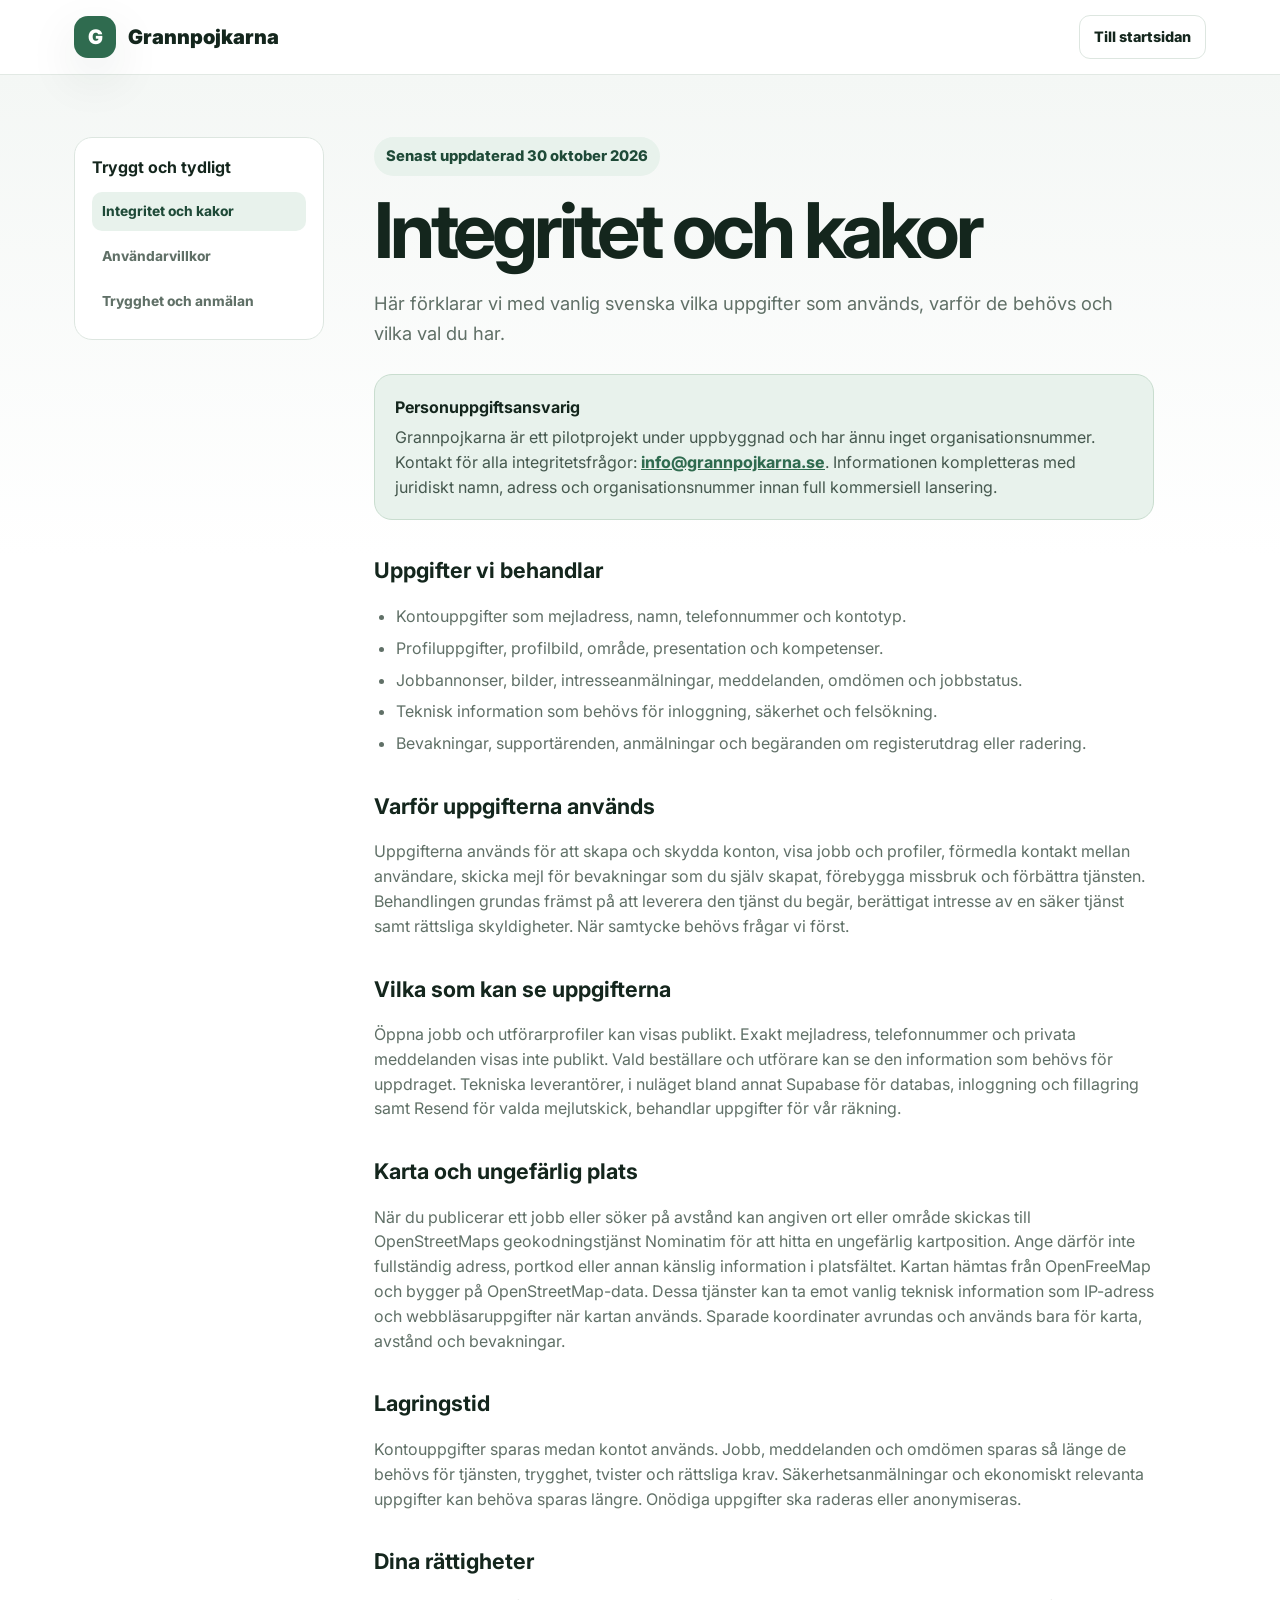
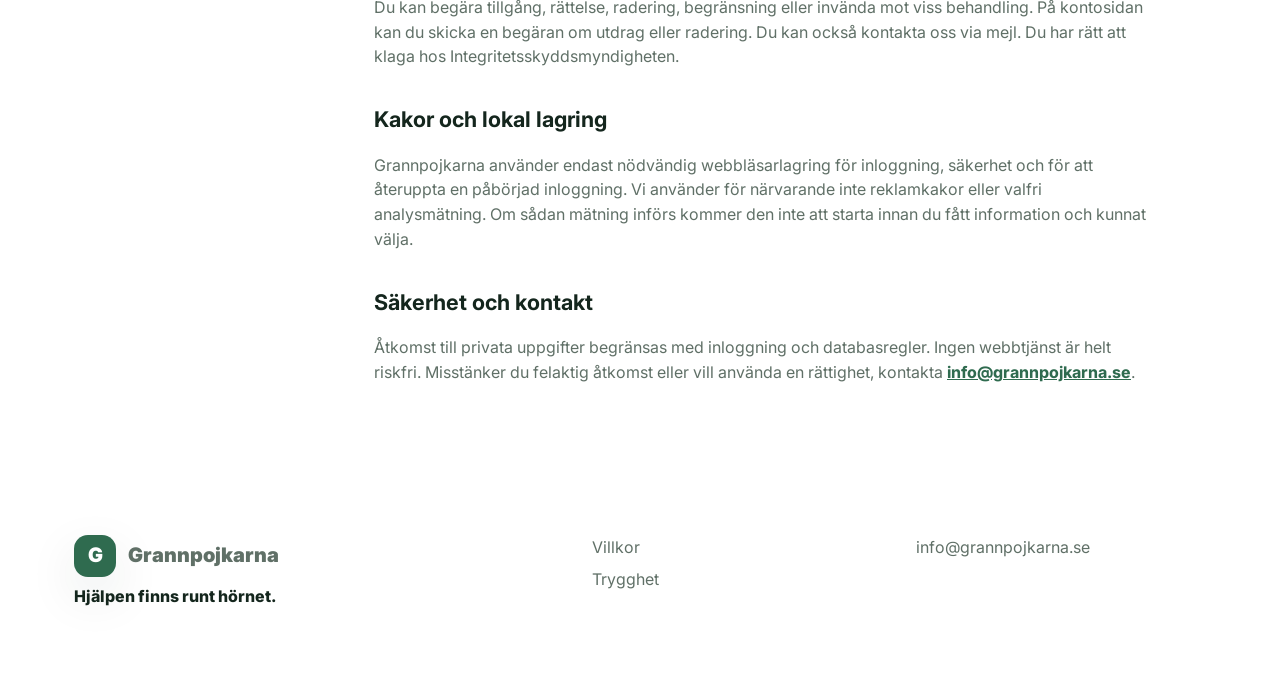
==== commit 371428fd: "Add direct job claiming and map-based discovery" ====
--- a/integritet.html
+++ b/integritet.html
@@ -16,16 +16,18 @@
 <main class="legal-page"><div class="wrap legal-shell">
   <aside class="legal-nav"><strong>Tryggt och tydligt</strong><a class="active" href="integritet.html">Integritet och kakor</a><a href="villkor.html">Användarvillkor</a><a href="trygghet.html">Trygghet och anmälan</a></aside>
   <article class="legal-content">
-    <span class="eyebrow">Senast uppdaterad 29 oktober 2026</span>
+    <span class="eyebrow">Senast uppdaterad 30 oktober 2026</span>
     <h1>Integritet och kakor</h1>
     <p class="legal-lead">Här förklarar vi med vanlig svenska vilka uppgifter som används, varför de behövs och vilka val du har.</p>
     <div class="legal-callout"><strong>Personuppgiftsansvarig</strong><p>Grannpojkarna är ett pilotprojekt under uppbyggnad och har ännu inget organisationsnummer. Kontakt för alla integritetsfrågor: <a href="mailto:info@grannpojkarna.se">info@grannpojkarna.se</a>. Informationen kompletteras med juridiskt namn, adress och organisationsnummer innan full kommersiell lansering.</p></div>
     <h2>Uppgifter vi behandlar</h2>
     <ul><li>Kontouppgifter som mejladress, namn, telefonnummer och kontotyp.</li><li>Profiluppgifter, profilbild, område, presentation och kompetenser.</li><li>Jobbannonser, bilder, intresseanmälningar, meddelanden, omdömen och jobbstatus.</li><li>Teknisk information som behövs för inloggning, säkerhet och felsökning.</li><li>Bevakningar, supportärenden, anmälningar och begäranden om registerutdrag eller radering.</li></ul>
     <h2>Varför uppgifterna används</h2>
-    <p>Uppgifterna används för att skapa och skydda konton, visa jobb och profiler, förmedla kontakt mellan användare, skicka valda jobbmejl, förebygga missbruk och förbättra tjänsten. Behandlingen grundas främst på att leverera den tjänst du begär, berättigat intresse av en säker tjänst samt rättsliga skyldigheter. När samtycke behövs frågar vi först.</p>
+    <p>Uppgifterna används för att skapa och skydda konton, visa jobb och profiler, förmedla kontakt mellan användare, skicka mejl för bevakningar som du själv skapat, förebygga missbruk och förbättra tjänsten. Behandlingen grundas främst på att leverera den tjänst du begär, berättigat intresse av en säker tjänst samt rättsliga skyldigheter. När samtycke behövs frågar vi först.</p>
     <h2>Vilka som kan se uppgifterna</h2>
     <p>Öppna jobb och utförarprofiler kan visas publikt. Exakt mejladress, telefonnummer och privata meddelanden visas inte publikt. Vald beställare och utförare kan se den information som behövs för uppdraget. Tekniska leverantörer, i nuläget bland annat Supabase för databas, inloggning och fillagring samt Resend för valda mejlutskick, behandlar uppgifter för vår räkning.</p>
+    <h2>Karta och ungefärlig plats</h2>
+    <p>När du publicerar ett jobb eller söker på avstånd kan angiven ort eller område skickas till OpenStreetMaps geokodningstjänst Nominatim för att hitta en ungefärlig kartposition. Ange därför inte fullständig adress, portkod eller annan känslig information i platsfältet. Kartan hämtas från OpenFreeMap och bygger på OpenStreetMap-data. Dessa tjänster kan ta emot vanlig teknisk information som IP-adress och webbläsaruppgifter när kartan används. Sparade koordinater avrundas och används bara för karta, avstånd och bevakningar.</p>
     <h2>Lagringstid</h2>
     <p>Kontouppgifter sparas medan kontot används. Jobb, meddelanden och omdömen sparas så länge de behövs för tjänsten, trygghet, tvister och rättsliga krav. Säkerhetsanmälningar och ekonomiskt relevanta uppgifter kan behöva sparas längre. Onödiga uppgifter ska raderas eller anonymiseras.</p>
     <h2>Dina rättigheter</h2>
--- a/styles.css
+++ b/styles.css
@@ -312,6 +312,14 @@
 .application-card h6{margin:0 0 3px;font-size:.95rem}
 .application-card p{margin:5px 0;font-size:.88rem}
 .application-actions{display:grid;justify-items:end;gap:7px}
+.application-offer-choice{border:0;padding:0;margin:0;display:grid;gap:9px}
+.application-offer-choice legend{padding:0;margin-bottom:2px;font-size:.9rem;font-weight:800;color:var(--text)}
+.application-offer-option{display:flex;align-items:flex-start;gap:11px;padding:13px 14px;border:1px solid var(--line);border-radius:14px;background:white;cursor:pointer;transition:.18s ease}
+.application-offer-option:has(input:checked){border-color:var(--brand);background:var(--brand-soft);box-shadow:0 0 0 2px rgba(47,107,79,.08)}
+.application-offer-option input{width:18px;height:18px;margin:2px 0 0;accent-color:var(--brand);flex:0 0 auto}
+.application-offer-option span{display:grid;gap:3px}
+.application-offer-option strong{font-size:.94rem;color:var(--brand-dark)}
+.application-offer-option small{font-size:.8rem;line-height:1.35;color:var(--muted)}
 .rating-line{color:#936c00;font-size:.85rem;font-weight:800}
 .review-box{display:grid;gap:10px;margin-top:13px;padding:13px;border-radius:14px;background:#fff9e8;border:1px solid #ead9a5}
 .review-controls{display:grid;grid-template-columns:150px 1fr auto;gap:9px;align-items:end}
@@ -394,7 +402,16 @@
 .filter-actions{display:flex;justify-content:space-between;align-items:center;gap:12px}
 .jobs-toolbar{display:flex;justify-content:space-between;align-items:center;gap:18px;margin-bottom:18px}
 .jobs-count{font-weight:900;font-size:1.15rem}
+.job-view-toggle{display:flex;padding:3px;border:1px solid var(--line);border-radius:12px;background:#f6f8f6}
+.job-view-toggle button{border:0;border-radius:9px;padding:8px 11px;background:transparent;color:var(--muted);font:inherit;font-size:.82rem;font-weight:850;cursor:pointer;white-space:nowrap}
+.job-view-toggle button.is-active{background:white;color:var(--brand-dark);box-shadow:0 2px 8px rgba(31,65,48,.1)}
 .job-feed{display:grid;gap:16px}
+.jobs-map-panel{position:relative;margin-bottom:18px;border:1px solid var(--line);border-radius:22px;overflow:hidden;background:#e8f0e9}
+#jobsMap{height:560px;min-height:360px}
+.static-jobs-map{position:relative;overflow:hidden;background-color:#e8f1ec;background-image:linear-gradient(rgba(56,105,78,.08) 1px,transparent 1px),linear-gradient(90deg,rgba(56,105,78,.08) 1px,transparent 1px);background-size:52px 52px}.static-map-water{position:absolute;right:-12%;top:-18%;width:47%;height:140%;border-radius:48% 0 0 52%;background:#d8e9ea;transform:rotate(7deg)}.static-map-north{position:absolute;right:18px;top:16px;z-index:2;width:32px;height:32px;border-radius:50%;display:grid;place-items:center;background:white;color:var(--brand-dark);font-size:.72rem;font-weight:900;box-shadow:0 3px 12px rgba(20,50,35,.12)}.static-job-marker{position:absolute;z-index:3;transform:translate(-50%,-50%);width:31px;height:31px;border:3px solid white;border-radius:50%;background:var(--brand);color:white;font:inherit;font-size:.75rem;font-weight:900;box-shadow:0 4px 14px rgba(20,60,38,.3);cursor:pointer}.static-job-marker::after{content:attr(data-label);position:absolute;left:50%;top:33px;transform:translateX(-50%);padding:5px 8px;border:1px solid rgba(47,107,79,.15);border-radius:8px;background:rgba(255,255,255,.94);color:var(--brand-dark);font-size:.7rem;font-weight:850;white-space:nowrap;box-shadow:0 3px 10px rgba(20,50,35,.08)}.static-job-marker:hover,.static-job-marker:focus-visible{z-index:5;outline:3px solid rgba(47,107,79,.22);outline-offset:2px}
+.jobs-map-status{position:absolute;z-index:500;left:14px;bottom:14px;max-width:min(420px,calc(100% - 28px));padding:9px 12px;border:1px solid rgba(47,107,79,.2);border-radius:12px;background:rgba(255,255,255,.94);box-shadow:0 5px 18px rgba(20,50,35,.12);color:var(--brand-dark);font-size:.76rem;font-weight:750;pointer-events:none}
+.job-map-marker{width:25px;height:25px;border:3px solid white;border-radius:50%;background:var(--brand);box-shadow:0 3px 12px rgba(16,55,34,.35);cursor:pointer}.job-map-marker:hover,.job-map-marker:focus-visible{transform:scale(1.15);outline:3px solid rgba(47,107,79,.25);outline-offset:2px}
+.maplibregl-popup-content{border-radius:14px!important;padding:15px!important;box-shadow:0 10px 28px rgba(20,50,35,.2)!important}.job-map-popup{min-width:190px}.job-map-popup strong{display:block;margin-bottom:5px;font-size:.95rem;color:var(--brand-dark)}.job-map-popup span{display:block;margin-bottom:9px;color:var(--muted)}.job-map-popup button{width:100%;border:0;border-radius:9px;padding:8px 10px;background:var(--brand);color:white;font:inherit;font-weight:800;cursor:pointer}
 .feed-card{border:1px solid var(--line);border-radius:22px;padding:22px;background:white;transition:.2s ease}
 .feed-card:hover{border-color:#b9cfc1;box-shadow:0 12px 30px rgba(30,70,50,.08);transform:translateY(-1px)}
 .feed-card-top{display:flex;justify-content:space-between;align-items:flex-start;gap:20px}
@@ -405,6 +422,8 @@
 .job-watch-card{display:grid;grid-template-columns:auto 1fr;gap:9px;padding:14px;border:1px solid #c9ddcf;border-radius:16px;background:#f2f8f4}.job-watch-card>span{width:34px;height:34px;border-radius:11px;display:grid;place-items:center;background:white;color:var(--brand);font-weight:900}.job-watch-card p{margin:2px 0 0;color:var(--muted);font-size:.76rem;line-height:1.4}.job-watch-card .btn,.job-watch-card .notice{grid-column:1/-1;width:100%;margin-top:2px}
 .feed-card-footer{display:flex;justify-content:space-between;align-items:center;gap:18px;border-top:1px solid var(--line);padding-top:16px}
 .feed-price{font-weight:900;color:var(--brand-dark);font-size:1.12rem}
+.job-card-badges{display:flex;flex-wrap:wrap;justify-content:flex-end;gap:7px}.job-match-pill,.job-distance-pill{display:inline-flex;align-items:center;border-radius:999px;padding:5px 9px;font-size:.74rem;font-weight:850;white-space:nowrap}.job-match-pill{background:#e7f3ea;color:var(--brand-dark)}.job-distance-pill{background:#f2f4f2;color:var(--muted)}
+.nearby-results{display:grid;gap:14px}.nearby-results-intro{padding:17px 19px;border:1px solid #c9ddcf;border-radius:17px;background:var(--brand-soft)}.nearby-results-intro strong{display:block;margin-bottom:3px;color:var(--brand-dark)}.nearby-results-intro span{color:var(--muted);font-size:.88rem}
 .empty-state{border:1px dashed #bdcdc3;border-radius:24px;padding:48px 24px;text-align:center;background:#fbfcfb}
 .empty-state h2{margin:0 0 8px}
 .empty-state p{margin:0 auto 20px;color:var(--muted);max-width:520px}
@@ -570,6 +589,7 @@
   .jobs-hero{padding:42px 0 32px}
   .jobs-hero h1{font-size:3rem}
   .jobs-toolbar,.feed-card-top,.feed-card-footer{align-items:flex-start;flex-direction:column}
+  .jobs-toolbar>div:last-child{width:100%;flex-wrap:wrap}.job-view-toggle{flex:1}.job-view-toggle button{flex:1}.jobs-toolbar select{flex:1;min-width:150px}#jobsMap{height:66vh;min-height:380px}
   .feed-card-footer .btn{width:100%}
   .account-page-content{padding:20px 0 60px}
   .account-sidebar{padding:16px;border-radius:20px}
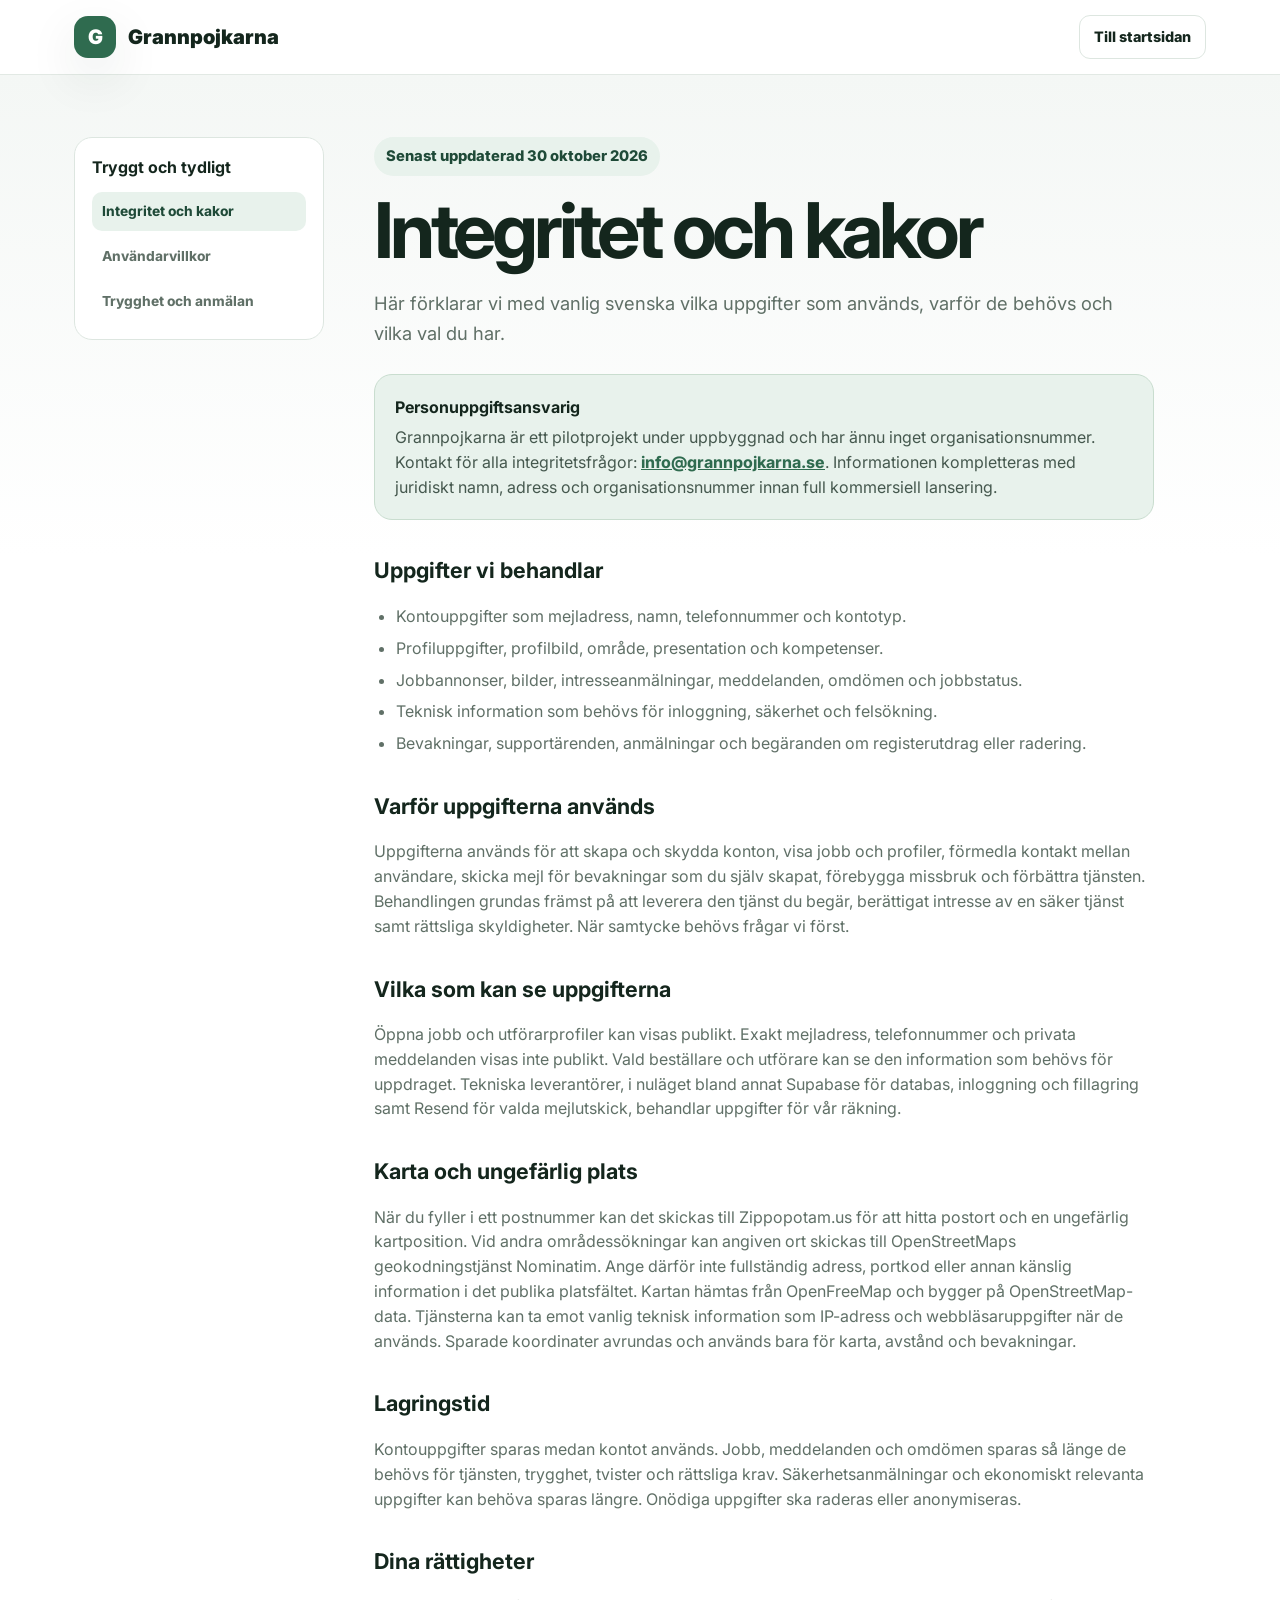
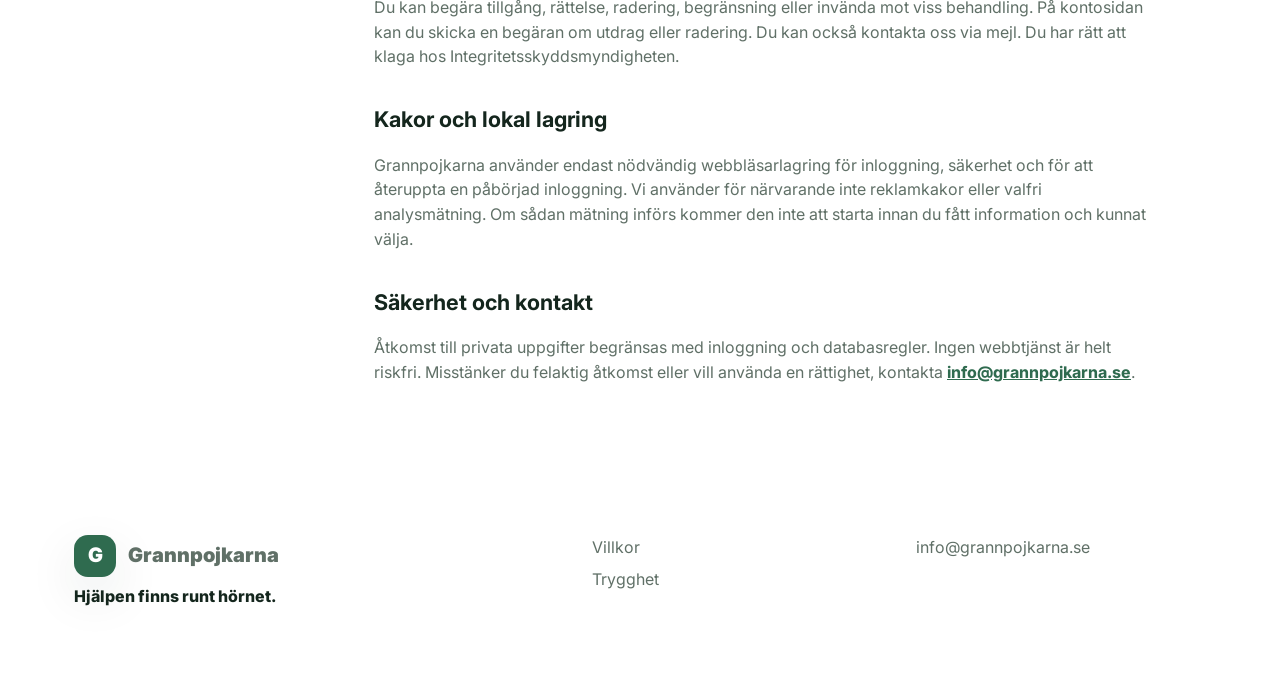
==== commit c726f509: "Improve job form and add postcode map lookup" ====
--- a/integritet.html
+++ b/integritet.html
@@ -27,7 +27,7 @@
     <h2>Vilka som kan se uppgifterna</h2>
     <p>Öppna jobb och utförarprofiler kan visas publikt. Exakt mejladress, telefonnummer och privata meddelanden visas inte publikt. Vald beställare och utförare kan se den information som behövs för uppdraget. Tekniska leverantörer, i nuläget bland annat Supabase för databas, inloggning och fillagring samt Resend för valda mejlutskick, behandlar uppgifter för vår räkning.</p>
     <h2>Karta och ungefärlig plats</h2>
-    <p>När du publicerar ett jobb eller söker på avstånd kan angiven ort eller område skickas till OpenStreetMaps geokodningstjänst Nominatim för att hitta en ungefärlig kartposition. Ange därför inte fullständig adress, portkod eller annan känslig information i platsfältet. Kartan hämtas från OpenFreeMap och bygger på OpenStreetMap-data. Dessa tjänster kan ta emot vanlig teknisk information som IP-adress och webbläsaruppgifter när kartan används. Sparade koordinater avrundas och används bara för karta, avstånd och bevakningar.</p>
+    <p>När du fyller i ett postnummer kan det skickas till Zippopotam.us för att hitta postort och en ungefärlig kartposition. Vid andra områdessökningar kan angiven ort skickas till OpenStreetMaps geokodningstjänst Nominatim. Ange därför inte fullständig adress, portkod eller annan känslig information i det publika platsfältet. Kartan hämtas från OpenFreeMap och bygger på OpenStreetMap-data. Tjänsterna kan ta emot vanlig teknisk information som IP-adress och webbläsaruppgifter när de används. Sparade koordinater avrundas och används bara för karta, avstånd och bevakningar.</p>
     <h2>Lagringstid</h2>
     <p>Kontouppgifter sparas medan kontot används. Jobb, meddelanden och omdömen sparas så länge de behövs för tjänsten, trygghet, tvister och rättsliga krav. Säkerhetsanmälningar och ekonomiskt relevanta uppgifter kan behöva sparas längre. Onödiga uppgifter ska raderas eller anonymiseras.</p>
     <h2>Dina rättigheter</h2>
--- a/styles.css
+++ b/styles.css
@@ -149,6 +149,7 @@
 .modal{position:fixed;inset:0;background:rgba(9,20,14,.58);display:none;align-items:center;justify-content:center;padding:20px;z-index:40;overflow:auto}
 .modal.show{display:flex}
 .dialog{background:white;border-radius:24px;max-width:620px;width:100%;padding:28px;box-shadow:var(--shadow);max-height:calc(100vh - 40px);overflow:auto}
+#modal>.dialog{max-width:720px;container-type:inline-size}
 #modal{gap:16px}
 .job-live-panel{width:310px;max-height:calc(100vh - 40px);overflow:auto;background:#f5faf6;border:1px solid #cfe0d5;border-radius:24px;padding:20px;box-shadow:var(--shadow);align-self:center}
 .job-live-panel-head{display:flex;align-items:flex-start;gap:11px;padding-bottom:15px;border-bottom:1px solid #dbe8df}
@@ -173,8 +174,8 @@
 .account-logout:hover:not(:disabled){background:#842b20;border-color:#842b20}
 .dialog h3{margin:0;font-size:1.7rem}
 .close{border:0;background:#eef3ef;border-radius:12px;width:42px;height:42px;cursor:pointer;font-size:1.2rem;flex:0 0 auto}
-.form-grid{display:grid;grid-template-columns:1fr 1fr;gap:14px;margin-top:20px}
-.field{display:grid;gap:7px}
+.form-grid{display:grid;grid-template-columns:repeat(2,minmax(0,1fr));gap:18px 16px;align-items:start;margin-top:20px}
+.field{display:grid;gap:7px;align-content:start;align-self:start;min-width:0}
 .field.full{grid-column:1/-1}
 .field-help{font-size:.78rem;color:var(--muted);line-height:1.4}
 .date-range-fields{grid-template-columns:1fr 1fr;gap:14px;padding:14px;border:1px solid var(--line);border-radius:16px;background:#f8faf8}
@@ -189,7 +190,25 @@
 .job-image-thumb{position:relative;aspect-ratio:1;border:1px solid var(--line);border-radius:13px;overflow:hidden;background:#eef3ef}.job-image-thumb img{width:100%;height:100%;object-fit:cover}.job-image-thumb button{position:absolute;right:5px;top:5px;width:29px;height:29px;border:0;border-radius:9px;background:rgba(20,38,29,.82);color:white;cursor:pointer;font-weight:900}
 label{font-weight:800;font-size:.92rem}
 input,textarea,select{width:100%;border:1px solid var(--line);border-radius:12px;padding:13px 14px;outline:none;background:white;color:var(--ink)}
+.field>input:not([type="file"]),.field>select{height:54px;min-height:54px}
+input[type="file"]{min-height:54px;padding:6px;background:#fbfcfb}
+input[type="file"]::file-selector-button{height:40px;margin-right:10px;padding:0 14px;border:1px solid var(--line);border-radius:9px;background:white;color:var(--ink);font-weight:800;cursor:pointer}
 input:focus,textarea:focus,select:focus{border-color:#86ab95;box-shadow:0 0 0 3px rgba(47,107,79,.09)}
+.job-location-card{padding:17px;border:1px solid #cfe0d5;border-radius:18px;background:#f7fbf8}
+.job-location-head{display:flex;align-items:flex-start;gap:12px}
+.job-location-head>div{display:grid;gap:2px}.job-location-head strong{font-size:1rem}.job-location-head p{margin:0;color:var(--muted);font-size:.82rem;line-height:1.45}
+.job-location-icon{width:38px;height:38px;flex:0 0 auto;border-radius:12px;display:grid;place-items:center;background:var(--brand);color:white;font-weight:900;font-size:1.15rem}
+.job-location-fields{display:grid;grid-template-columns:minmax(150px,.65fr) minmax(220px,1.35fr);gap:12px;margin-top:10px}
+.job-location-actions{display:flex;align-items:center;gap:11px;flex-wrap:wrap}
+.job-location-actions .btn{min-height:42px;padding:9px 13px}.job-location-actions .field-help{flex:1;min-width:200px}
+.job-location-actions .field-help.is-error{color:var(--danger)}.job-location-actions .field-help.is-success{color:var(--brand-dark);font-weight:750}
+.job-location-map-wrap{display:grid;grid-template-columns:minmax(0,1fr) auto;gap:12px;align-items:center;padding:8px;border:1px solid var(--line);border-radius:15px;background:white}
+.job-location-map{position:relative;height:170px;min-width:0;border-radius:11px;overflow:hidden;background:#eaf1ec}
+.job-location-map.is-fallback{display:grid;place-items:center;background:linear-gradient(28deg,transparent 47%,rgba(255,255,255,.72) 48% 53%,transparent 54%),linear-gradient(116deg,#dfece4 0 38%,#d2e5ec 39% 52%,#eaf2ec 53%)}
+.job-location-map.is-fallback::before,.job-location-map.is-fallback::after{content:"";position:absolute;background:rgba(255,255,255,.75);border-radius:999px}.job-location-map.is-fallback::before{width:115%;height:8px;transform:rotate(-17deg)}.job-location-map.is-fallback::after{width:8px;height:130%;transform:rotate(31deg)}
+.job-location-map-marker{position:relative;z-index:2;width:22px;height:22px;border:4px solid white;border-radius:50%;background:var(--brand);box-shadow:0 0 0 5px rgba(47,107,79,.2),0 4px 12px rgba(20,38,29,.28)}
+.job-location-map-copy{display:grid;gap:2px;max-width:180px;padding-right:8px}.job-location-map-copy strong{font-size:.85rem}.job-location-map-copy span{font-size:.73rem;line-height:1.4;color:var(--muted)}
+.job-location-privacy{display:flex;align-items:flex-start;gap:7px;margin:0;padding-top:10px;border-top:1px solid #dbe8df;color:var(--brand-dark);font-size:.78rem;line-height:1.45;font-weight:650}
 .choice-grid{display:grid;grid-template-columns:repeat(3,1fr);gap:10px}
 .choice{position:relative}
 .choice input{position:absolute;opacity:0;pointer-events:none}
@@ -514,6 +533,12 @@
 .badge-explainer{display:grid;grid-template-columns:1fr 1fr;gap:12px}.badge-explainer>div{display:grid;gap:9px;align-content:start;padding:18px;border:1px solid var(--line);border-radius:17px;background:#fbfcfb}.badge-explainer p{margin:0;font-size:.86rem}
 .account-auth-dialog{max-width:620px}
 
+@container (max-width:620px){
+  #jobForm{grid-template-columns:1fr}
+  #jobForm>.field.full{grid-column:auto}
+  .job-location-fields{grid-template-columns:1fr}
+}
+
 @media(max-width:1000px){
   #modal{align-items:center;justify-content:flex-start;flex-direction:column}
   .job-live-panel{display:block;width:100%;max-width:620px;max-height:none;align-self:auto}
@@ -553,6 +578,9 @@
   section{padding:60px 0}
   .form-grid,.choice-grid,.date-range-fields{grid-template-columns:1fr}
   .field.full{grid-column:auto}
+  .job-location-card{padding:14px}
+  .job-location-fields,.job-location-map-wrap{grid-template-columns:1fr}
+  .job-location-map-copy{max-width:none;padding:0 4px 4px}
   .callback-card{grid-template-columns:1fr;padding:26px;text-align:left}
   .callback-icon{width:54px;height:54px}
   .callback-fab{right:max(12px,env(safe-area-inset-right));bottom:max(12px,env(safe-area-inset-bottom));min-height:58px;padding:7px 16px 7px 7px}
